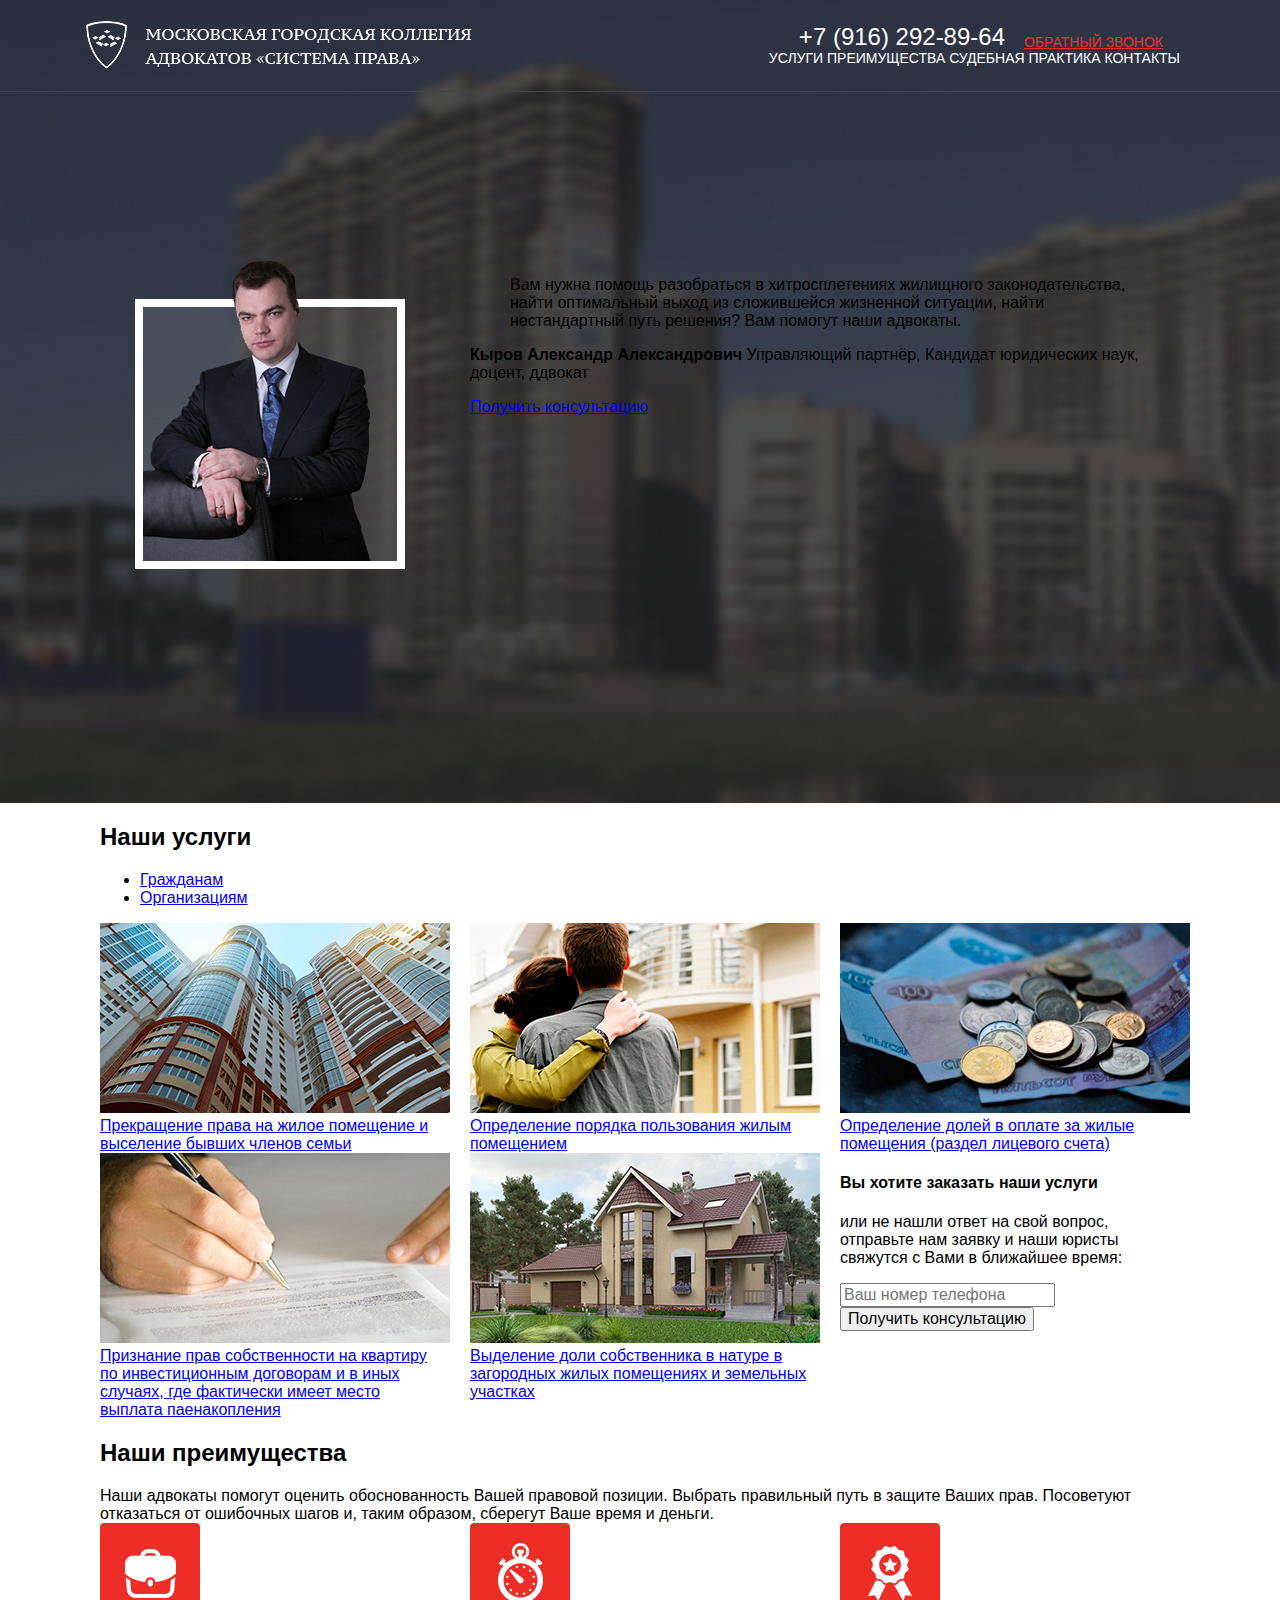
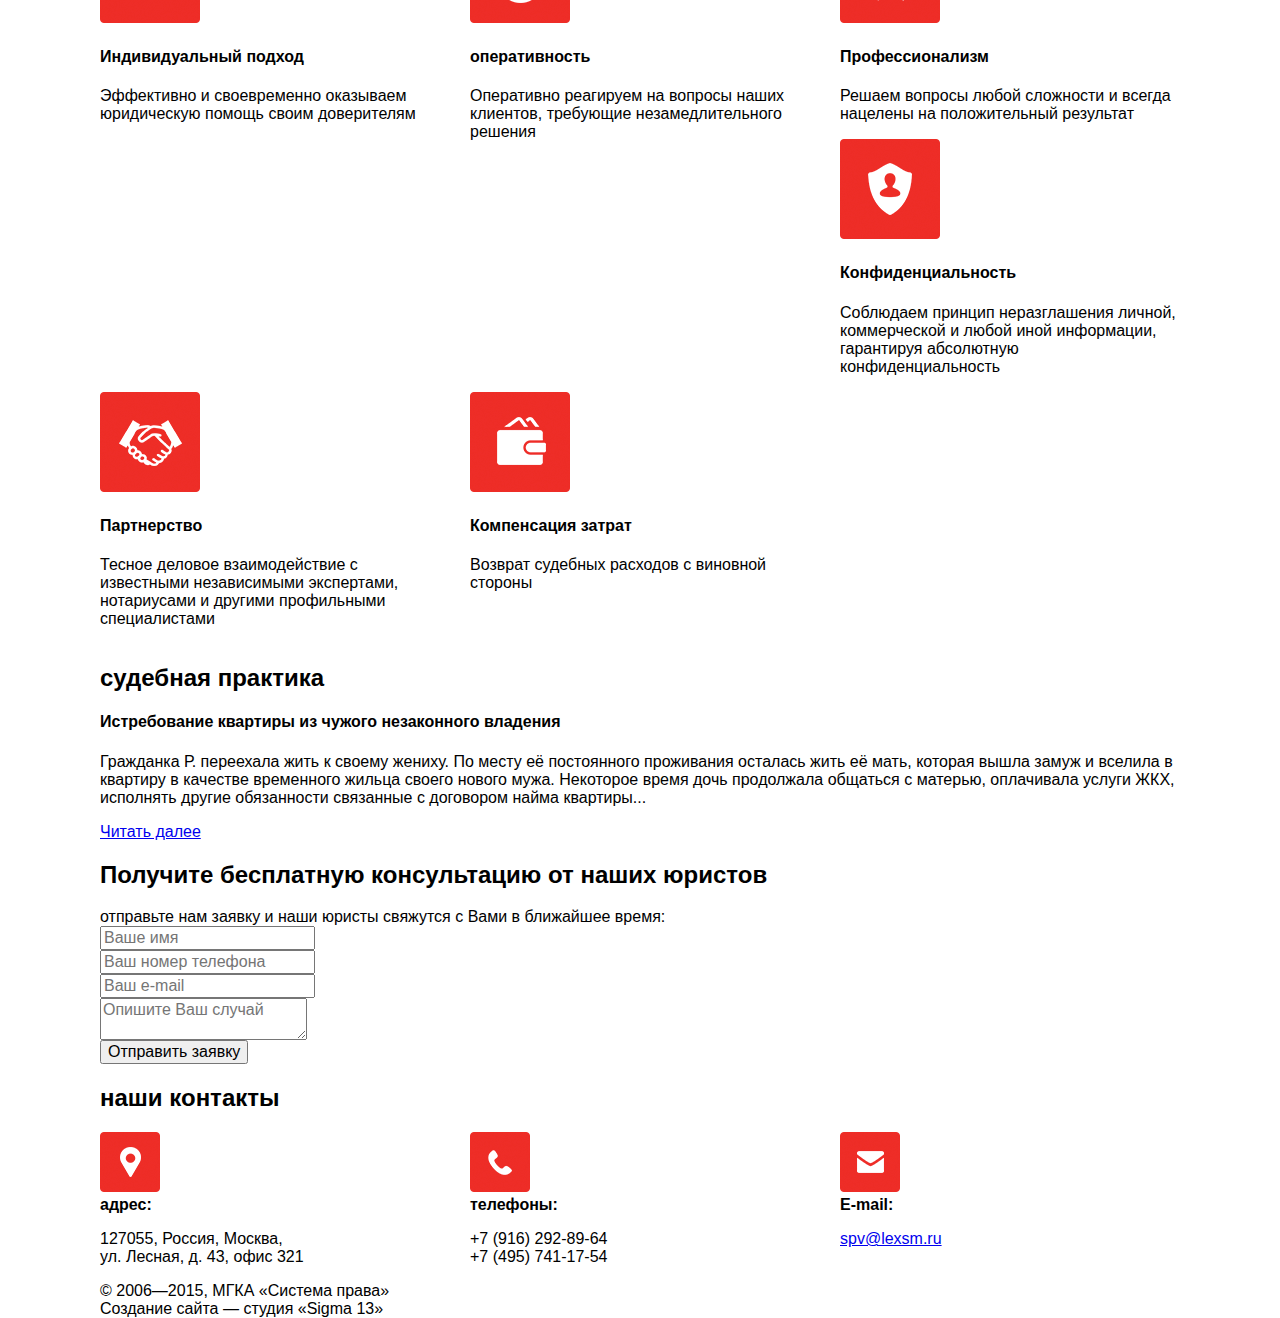
==== landing/index.html @ 131038e1 "slice" ====
<!DOCTYPE html>
<html>
<head>
  <title>Московская городская Коллегия Адвокатов "Система Права"</title>
  <meta charset="utf-8"/>
  <meta name="HandheldFriendly" content="false"/>
  <meta name="viewport" content="user-scalable=yes, width=device-width"/>
  <meta http-equiv="X-UA-Compatible" content="IE=edge"/>
  <script type="text/javascript" src="theme/js/lib/html5.js"></script>
  <script type="text/javascript" src="theme/js/jquery.min.js"></script>
  <script type="text/javascript" src="theme/js/js.js"></script>
  <link href="theme/css/styles.css" rel="stylesheet" type="text/css">
</head>


<body>
<header class="header-wrapper">
  <div class="header container">
    <a href="#" class="logo"><img src="theme/images/logo.png" alt=""/></a>

    <div class="right-part">
      <div class="top">
        <a href="#" class="tel">+7 (916) 292-89-64</a>
        <a href="#" class="recall">Обратный звонок</a>
      </div>
      <nav class="nav">
        <ul>
          <li><a href="#">Услуги </a></li>
          <li><a href="#"> Преимущества </a></li>
          <li><a href="#"> Судебная практика </a></li>
          <li><a href="#"> Контакты</a></li>
        </ul>
      </nav>
    </div>
  </div>
</header>

<div class="content-wrapper">

<section class="section-top">
  <div class="container">
    <div class="row">
      <div class="img col-sm-4">
        <img src="theme/images/tmp/img-1.png" alt=""/>
      </div>
      <div class="col-sm-8">
        <blockquote>
          Вам нужна помощь разобраться в хитросплетениях жилищного законодательства, найти оптимальный выход из
          сложившейся жизненной ситуации, найти нестандартный путь решения?
          Вам помогут наши адвокаты.
        </blockquote>

        <p>
          <strong> Кыров Александр Александрович</strong>
          Управляющий партнёр, Кандидат юридических наук, доцент, ддвокат
        </p>

        <div class="btn-wrap style-a">
          <a href="#" class="btn">Получить консультацию</a>
        </div>
      </div>
    </div>

    <a href="#" class="btn-next"></a>
  </div>
</section>

<section class="section-services">
  <div class="container">
    <div class="title">
      <h2>Наши услуги</h2>

      <ul class="tab-nav">
        <li><a href="#">Гражданам </a></li>
        <li><a href="#"> Организациям</a></li>
      </ul>
    </div>

    <div class="tab-content">
      <div class="items">
        <div class="row">
          <a href="#" class="item col-sm-4">
            <div class="img"><img src="theme/images/tmp/item-1.jpg" alt=""/></div>
            <div class="desc">
              Прекращение права на жилое
              помещение и выселение бывших
              членов семьи
            </div>
          </a>

          <a href="#" class="item col-sm-4">
            <div class="img"><img src="theme/images/tmp/item-2.jpg" alt=""/></div>
            <div class="desc">
              Определение порядка пользования жилым помещением
            </div>
          </a>

          <a href="#" class="item col-sm-4">
            <div class="img"><img src="theme/images/tmp/item-3.jpg" alt=""/></div>
            <div class="desc">
              Определение долей в оплате
              за жилые помещения (раздел
              лицевого счета)
            </div>
          </a>

          <a href="#" class="item col-sm-4">
            <div class="img"><img src="theme/images/tmp/item-4.jpg" alt=""/></div>
            <div class="desc">
              Признание прав собственности на квартиру по инвестиционным договорам
              и в иных случаях, где фактически имеет место выплата паенакопления
            </div>
          </a>

          <a href="#" class="item col-sm-4">
            <div class="img"><img src="theme/images/tmp/item-5.jpg" alt=""/></div>
            <div class="desc">
              Выделение доли собственника в натуре
              в загородных жилых помещениях
              и земельных участках
            </div>
          </a>

          <div class="col-sm-4">
            <h4>Вы хотите заказать
              наши услуги</h4>

            <p> или не нашли ответ на свой вопрос, отправьте нам заявку и наши юристы свяжутся с Вами
              в ближайшее время:</p>

            <div class="form-type-text">
              <input type="text" class="form-text" placeholder="Ваш номер телефона"/>
            </div>
            <div class="btn-wrap style-a">
              <input type="submit" class="btn" value="Получить консультацию"/>
            </div>
          </div>
        </div>
      </div>
    </div>
  </div>
</section>

<section class="section-advantages">

  <div class="container">
    <h2>Наши преимущества</h2>

    <div class="desc">Наши адвокаты помогут оценить обоснованность Вашей правовой позиции. Выбрать правильный путь в
      защите Ваших прав. Посоветуют отказаться от ошибочных шагов и, таким образом, сберегут Ваше время и деньги.
    </div>

    <div class="items row">
      <div class="item col-sm-4">
        <div class="img"><img src="theme/images/tmp/ico-item-1.png" alt=""/></div>
        <div class="text">
          <h4>Индивидуальный подход</h4>

          <p>Эффективно и своевременно
            оказываем юридическую помощь
            своим доверителям</p>
        </div>
      </div>

      <div class="item col-sm-4">
        <div class="img"><img src="theme/images/tmp/ico-item-2.png" alt=""/></div>
        <div class="text">
          <h4>оперативность</h4>

          <p>Оперативно реагируем на вопросы наших клиентов, требующие незамедлительного решения
          </p>
        </div>
      </div>

      <div class="item col-sm-4">
        <div class="img"><img src="theme/images/tmp/ico-item-3.png" alt=""/></div>
        <div class="text">
          <h4>Профессионализм</h4>

          <p>Решаем вопросы любой сложности и всегда
            нацелены на положительный результат</p>
        </div>
      </div>

      <div class="item col-sm-4">
        <div class="img"><img src="theme/images/tmp/ico-item-4.png" alt=""/></div>
        <div class="text">
          <h4>Конфиденциальность</h4>

          <p>Соблюдаем принцип неразглашения
            личной, коммерческой и любой иной информации, гарантируя абсолютную конфиденциальность
          </p>
        </div>
      </div>

      <div class="item col-sm-4">
        <div class="img"><img src="theme/images/tmp/ico-item-5.png" alt=""/></div>
        <div class="text">
          <h4>Партнерство</h4>

          <p>Тесное деловое взаимодействие с
            известными независимыми экспертами, нотариусами и другими профильными специалистами</p>
        </div>
      </div>

      <div class="item col-sm-4">
        <div class="img"><img src="theme/images/tmp/ico-item-6.png" alt=""/></div>
        <div class="text">
          <h4>Компенсация затрат</h4>

          <p>Возврат судебных расходов
            с виновной стороны</p>
        </div>
      </div>
    </div>
  </div>
</section>

<section class="section-practice">
  <div class="container">
    <h2>судебная практика</h2>

    <div class="slider-wrapper">

      <div class="item">
        <h4>Истребование квартиры из чужого незаконного владения</h4>

        <p>Гражданка Р. переехала жить к своему жениху. По месту её постоянного проживания осталась жить её мать,
          которая вышла замуж и вселила в квартиру в качестве временного жильца своего нового мужа. Некоторое время
          дочь продолжала общаться с матерью, оплачивала услуги ЖКХ, исполнять другие обязанности связанные с
          договором найма квартиры...</p>
        <a href="#">Читать далее</a>
      </div>
    </div>
  </div>
</section>

<section class="section-free-consultation">
  <div class="container">
    <h2>Получите бесплатную консультацию
      от наших юристов</h2>

    <div class="desc">отправьте нам заявку и наши юристы свяжутся с Вами в ближайшее время:</div>

    <form method="post">
      <div class="form-type-text">
        <input type="text" class="form-text" placeholder="Ваше имя"/>
      </div>

      <div class="form-type-text">
        <input type="tel" class="form-text" placeholder="Ваш номер телефона"/>
      </div>

      <div class="form-type-text">
        <input type="email" class="form-text" placeholder="Ваш e-mail"/>
      </div>

      <div class="form-type-textarea">
        <textarea placeholder="Опишите Ваш случай" class="form-textarea"></textarea>
      </div>

      <div class="btn-wrap stle-b">
        <input type="submit" class="btn" value="Отправить заявку"/>
      </div>
    </form>
  </div>
</section>

<section class="section-contaicts">
  <div class="container">
    <h2>наши контакты</h2>

    <div class="row">
      <div class="col-sm-4">
        <div class="img"><div class="img"><img src="theme/images/tmp/ico-contact-1.png" alt=""/></div></div>
        <div class="text">
          <strong>адрес:</strong>

          <p>
            127055, Россия, Москва, <br/>
            ул. Лесная, д. 43, офис 321
          </p>
        </div>
      </div>

      <div class="col-sm-4">
        <div class="img"><div class="img"><img src="theme/images/tmp/ico-contact-2.png" alt=""/></div></div>
        <div class="text">
          <strong>телефоны:</strong>

          <p>
            +7 (916) 292-89-64 <br/>
            +7 (495) 741-17-54
          </p>
        </div>
      </div>

      <div class="col-sm-4">
        <div class="img"><div class="img"><img src="theme/images/tmp/ico-contact-3.png" alt=""/></div></div>
        <div class="text">
          <strong>E-mail:</strong>

          <p>
            <a href="mailto:spv@lexsm.ru">spv@lexsm.ru</a>
          </p>
        </div>
      </div>
    </div>
  </div>

  <div class="map">
    <script type="text/javascript" charset="utf-8" async
            src="https://api-maps.yandex.ru/services/constructor/1.0/js/?um=constructor%3A1fdffbbf3d54a59fec830309244386235be3f9282dcc747ae4c876536bd1fe9d&amp;width=100%&amp;height=400&amp;lang=ru_RU&amp;scroll=true"></script>
  </div>
</section>
</div>


<footer class="footer-wrapper">
  <div class="container">
    <div class="left-part">
      © 2006—2015, МГКА «Система права»
    </div>

    <div class="right-part">
      Создание сайта — студия «Sigma 13»
    </div>
  </div>
</footer>
</body>
</html>
---- landing/theme/css/styles.css ----
@font-face {
  font-family: 'bitterbold';
  src: url("../fonts/bitter-bold-webfont.eot");
  src: url("../fonts/bitter-bold-webfont.eot?#iefix") format("embedded-opentype"), url("../fonts/bitter-bold-webfont.woff") format("woff"), url("../fonts/bitter-bold-webfont.ttf") format("truetype"), url("../fonts/bitter-bold-webfont.svg#bitterbold") format("svg");
  font-weight: normal;
  font-style: normal;
}
/*! normalize.css v2.1.3 | MIT License | git.io/normalize */
/* ==========================================================================
   HTML5 display definitions
   ========================================================================== */
/**
 * Correct `block` display not defined in IE 8/9.
 */
article,
aside,
details,
figcaption,
figure,
footer,
header,
hgroup,
main,
nav,
section,
summary {
  display: block;
}

/**
 * Correct `inline-block` display not defined in IE 8/9.
 */
audio,
canvas,
video {
  display: inline-block;
}

/**
 * Prevent modern browsers from displaying `audio` without controls.
 * Remove excess height in iOS 5 devices.
 */
audio:not([controls]) {
  display: none;
  height: 0;
}

/**
 * Address `[hidden]` styling not present in IE 8/9.
 * Hide the `template` element in IE, Safari, and Firefox < 22.
 */
[hidden],
template {
  display: none;
}

/* ==========================================================================
   Base
   ========================================================================== */
/**
 * 1. Set default font family to sans-serif.
 * 2. Prevent iOS text size adjust after orientation change, without disabling
 *    user zoom.
 */
html {
  font-family: sans-serif;
  /* 1 */
  -ms-text-size-adjust: 100%;
  /* 2 */
  -webkit-text-size-adjust: 100%;
  /* 2 */
}

/**
 * Remove default margin.
 */
body {
  margin: 0;
}

/* ==========================================================================
   Links
   ========================================================================== */
/**
 * Remove the gray background color from active links in IE 10.
 */
a {
  background: transparent;
}

/**
 * Address `outline` inconsistency between Chrome and other browsers.
 */
a:focus {
  outline: thin dotted;
}

/**
 * Improve readability when focused and also mouse hovered in all browsers.
 */
a:active,
a:hover {
  outline: 0;
}

/* ==========================================================================
   Typography
   ========================================================================== */
/**
 * Address variable `h1` font-size and margin within `section` and `article`
 * contexts in Firefox 4+, Safari 5, and Chrome.
 */
h1 {
  font-size: 2em;
  margin: 0.67em 0;
}

/**
 * Address styling not present in IE 8/9, Safari 5, and Chrome.
 */
abbr[title] {
  border-bottom: 1px dotted;
}

/**
 * Address style set to `bolder` in Firefox 4+, Safari 5, and Chrome.
 */
b,
strong {
  font-weight: bold;
}

/**
 * Address styling not present in Safari 5 and Chrome.
 */
dfn {
  font-style: italic;
}

/**
 * Address differences between Firefox and other browsers.
 */
hr {
  -moz-box-sizing: content-box;
  box-sizing: content-box;
  height: 0;
}

/**
 * Address styling not present in IE 8/9.
 */
mark {
  background: #ff0;
  color: #000;
}

/**
 * Correct font family set oddly in Safari 5 and Chrome.
 */
code,
kbd,
pre,
samp {
  font-family: monospace, serif;
  font-size: 1em;
}

/**
 * Improve readability of pre-formatted text in all browsers.
 */
pre {
  white-space: pre-wrap;
}

/**
 * Set consistent quote types.
 */
q {
  quotes: "\201C" "\201D" "\2018" "\2019";
}

/**
 * Address inconsistent and variable font size in all browsers.
 */
small {
  font-size: 80%;
}

/**
 * Prevent `sub` and `sup` affecting `line-height` in all browsers.
 */
sub,
sup {
  font-size: 75%;
  line-height: 0;
  position: relative;
  vertical-align: baseline;
}

sup {
  top: -0.5em;
}

sub {
  bottom: -0.25em;
}

/* ==========================================================================
   Embedded content
   ========================================================================== */
/**
 * Remove border when inside `a` element in IE 8/9.
 */
img {
  border: 0;
}

/**
 * Correct overflow displayed oddly in IE 9.
 */
svg:not(:root) {
  overflow: hidden;
}

/* ==========================================================================
   Figures
   ========================================================================== */
/**
 * Address margin not present in IE 8/9 and Safari 5.
 */
figure {
  margin: 0;
}

/* ==========================================================================
   Forms
   ========================================================================== */
/**
 * Define consistent border, margin, and padding.
 */
fieldset {
  border: 1px solid #c0c0c0;
  margin: 0 2px;
  padding: 0.35em 0.625em 0.75em;
}

/**
 * 1. Correct `color` not being inherited in IE 8/9.
 * 2. Remove padding so people aren't caught out if they zero out fieldsets.
 */
legend {
  border: 0;
  /* 1 */
  padding: 0;
  /* 2 */
}

/**
 * 1. Correct font family not being inherited in all browsers.
 * 2. Correct font size not being inherited in all browsers.
 * 3. Address margins set differently in Firefox 4+, Safari 5, and Chrome.
 */
button,
input,
select,
textarea {
  font-family: inherit;
  /* 1 */
  font-size: 100%;
  /* 2 */
  margin: 0;
  /* 3 */
}

/**
 * Address Firefox 4+ setting `line-height` on `input` using `!important` in
 * the UA stylesheet.
 */
button,
input {
  line-height: normal;
}

/**
 * Address inconsistent `text-transform` inheritance for `button` and `select`.
 * All other form control elements do not inherit `text-transform` values.
 * Correct `button` style inheritance in Chrome, Safari 5+, and IE 8+.
 * Correct `select` style inheritance in Firefox 4+ and Opera.
 */
button,
select {
  text-transform: none;
}

/**
 * 1. Avoid the WebKit bug in Android 4.0.* where (2) destroys native `audio`
 *    and `video` controls.
 * 2. Correct inability to style clickable `input` types in iOS.
 * 3. Improve usability and consistency of cursor style between image-type
 *    `input` and others.
 */
button,
html input[type="button"],
input[type="reset"],
input[type="submit"] {
  -webkit-appearance: button;
  /* 2 */
  cursor: pointer;
  /* 3 */
}

/**
 * Re-set default cursor for disabled elements.
 */
button[disabled],
html input[disabled] {
  cursor: default;
}

/**
 * 1. Address box sizing set to `content-box` in IE 8/9/10.
 * 2. Remove excess padding in IE 8/9/10.
 */
input[type="checkbox"],
input[type="radio"] {
  box-sizing: border-box;
  /* 1 */
  padding: 0;
  /* 2 */
}

/**
 * 1. Address `appearance` set to `searchfield` in Safari 5 and Chrome.
 * 2. Address `box-sizing` set to `border-box` in Safari 5 and Chrome
 *    (include `-moz` to future-proof).
 */
input[type="search"] {
  -webkit-appearance: textfield;
  /* 1 */
  -moz-box-sizing: content-box;
  -webkit-box-sizing: content-box;
  /* 2 */
  box-sizing: content-box;
}

/**
 * Remove inner padding and search cancel button in Safari 5 and Chrome
 * on OS X.
 */
input[type="search"]::-webkit-search-cancel-button,
input[type="search"]::-webkit-search-decoration {
  -webkit-appearance: none;
}

/**
 * Remove inner padding and border in Firefox 4+.
 */
button::-moz-focus-inner,
input::-moz-focus-inner {
  border: 0;
  padding: 0;
}

/**
 * 1. Remove default vertical scrollbar in IE 8/9.
 * 2. Improve readability and alignment in all browsers.
 */
textarea {
  overflow: auto;
  /* 1 */
  vertical-align: top;
  /* 2 */
}

/* ==========================================================================
   Tables
   ========================================================================== */
/**
 * Remove most spacing between table cells.
 */
table {
  border-collapse: collapse;
  border-spacing: 0;
}

html {
  height: 100%;
}

body {
  min-height: 100%;
  height: 100%;
  font-size: 16px;
}

.clearfix {
  *zoom: 1;
}
.clearfix:before, .clearfix:after {
  display: table;
  content: "";
  line-height: 0;
}
.clearfix:after {
  clear: both;
}

.pull-left {
  float: left;
}

.pull-right {
  float: right;
}

* {
  -moz-box-sizing: border-box;
  -webkit-box-sizing: border-box;
  box-sizing: border-box;
}

.section-top {
  background-image: url('../images/bg/top-bg.jpg');
  -moz-background-size: cover;
  -o-background-size: cover;
  -webkit-background-size: cover;
  background-size: cover;
  padding: 260px 0 230px;
}
.section-top .img {
  text-align: center;
}

.header-wrapper {
  position: absolute;
  top: 0;
  left: 0;
  right: 0;
  padding: 25px 0;
  color: #fff;
  border-bottom: 1px solid #3d4450;
  font-size: 14px;
  text-transform: uppercase;
}
.header-wrapper .logo {
  position: absolute;
  top: 50%;
  left: 0;
  -moz-transform: translateY(-50%);
  -ms-transform: translateY(-50%);
  -webkit-transform: translateY(-50%);
  transform: translateY(-50%);
}
.header-wrapper .right-part {
  float: right;
}
.header-wrapper a {
  color: #fff;
  text-decoration: none;
  -moz-transition: color 0.3s;
  -o-transition: color 0.3s;
  -webkit-transition: color 0.3s;
  transition: color 0.3s;
  line-height: 1;
}
.header-wrapper a:hover {
  color: #eb3030;
}
.header-wrapper .tel {
  font-size: 24px;
  display: inline-block;
  margin-right: 15px;
  vertical-align: bottom;
  position: relative;
  padding-left: 30px;
}
.header-wrapper .recall {
  color: #eb3030;
  text-decoration: underline;
  display: inline-block;
  vertical-align: bottom;
}
.header-wrapper .recall:hover {
  color: #fff;
}
.header-wrapper nav ul {
  margin: 0;
  padding: 0;
}
.header-wrapper nav ul li {
  display: inline-block;
  vertical-align: middle;
}

.container {
  margin-right: auto;
  margin-left: auto;
  padding-left: 15px;
  padding-right: 15px;
  width: 90%;
  position: relative;
}
.container:after {
  content: " ";
  display: block;
  height: 0;
  clear: both;
  overflow: hidden;
  visibility: hidden;
}

@media (min-width: 768px) {
  .container {
    width: 710px;
  }
}
@media (min-width: 992px) {
  .container {
    width: 981px;
  }
}
@media (min-width: 1140px) {
  .container {
    width: 1110px;
  }
}
.container-fluid {
  margin-right: auto;
  margin-left: auto;
  padding-left: 0;
  padding-right: 0;
}

.row {
  margin-left: -15px;
  margin-right: -15px;
}

.col-xs-1, .col-sm-1, .col-md-1, .col-lg-1, .col-xs-2, .col-sm-2, .col-md-2, .col-lg-2, .col-xs-3, .col-sm-3, .col-md-3, .col-lg-3, .col-xs-4, .col-sm-4, .col-md-4, .col-lg-4, .col-xs-5, .col-sm-5, .col-md-5, .col-lg-5, .col-xs-6, .col-sm-6, .col-md-6, .col-lg-6, .col-xs-7, .col-sm-7, .col-md-7, .col-lg-7, .col-xs-8, .col-sm-8, .col-md-8, .col-lg-8, .col-xs-9, .col-sm-9, .col-md-9, .col-lg-9, .col-xs-10, .col-sm-10, .col-md-10, .col-lg-10, .col-xs-11, .col-sm-11, .col-md-11, .col-lg-11, .col-xs-12, .col-sm-12, .col-md-12, .col-lg-12 {
  position: relative;
  min-height: 1px;
  padding-left: 15px;
  padding-right: 15px;
}

.col-xs-1, .col-xs-2, .col-xs-3, .col-xs-4, .col-xs-5, .col-xs-6, .col-xs-7, .col-xs-8, .col-xs-9, .col-xs-10, .col-xs-11, .col-xs-12 {
  float: left;
}

.col-xs-12 {
  width: 100%;
}

.col-xs-11 {
  width: 91.66666667%;
}

.col-xs-10 {
  width: 83.33333333%;
}

.col-xs-9 {
  width: 75%;
}

.col-xs-8 {
  width: 66.66666667%;
}

.col-xs-7 {
  width: 58.33333333%;
}

.col-xs-6 {
  width: 50%;
}

.col-xs-5 {
  width: 41.66666667%;
}

.col-xs-4 {
  width: 33.33333333%;
}

.col-xs-3 {
  width: 25%;
}

.col-xs-2 {
  width: 16.66666667%;
}

.col-xs-1 {
  width: 8.33333333%;
}

.col-xs-pull-12 {
  right: 100%;
}

.col-xs-pull-11 {
  right: 91.66666667%;
}

.col-xs-pull-10 {
  right: 83.33333333%;
}

.col-xs-pull-9 {
  right: 75%;
}

.col-xs-pull-8 {
  right: 66.66666667%;
}

.col-xs-pull-7 {
  right: 58.33333333%;
}

.col-xs-pull-6 {
  right: 50%;
}

.col-xs-pull-5 {
  right: 41.66666667%;
}

.col-xs-pull-4 {
  right: 33.33333333%;
}

.col-xs-pull-3 {
  right: 25%;
}

.col-xs-pull-2 {
  right: 16.66666667%;
}

.col-xs-pull-1 {
  right: 8.33333333%;
}

.col-xs-pull-0 {
  right: auto;
}

.col-xs-push-12 {
  left: 100%;
}

.col-xs-push-11 {
  left: 91.66666667%;
}

.col-xs-push-10 {
  left: 83.33333333%;
}

.col-xs-push-9 {
  left: 75%;
}

.col-xs-push-8 {
  left: 66.66666667%;
}

.col-xs-push-7 {
  left: 58.33333333%;
}

.col-xs-push-6 {
  left: 50%;
}

.col-xs-push-5 {
  left: 41.66666667%;
}

.col-xs-push-4 {
  left: 33.33333333%;
}

.col-xs-push-3 {
  left: 25%;
}

.col-xs-push-2 {
  left: 16.66666667%;
}

.col-xs-push-1 {
  left: 8.33333333%;
}

.col-xs-push-0 {
  left: auto;
}

.col-xs-offset-12 {
  margin-left: 100%;
}

.col-xs-offset-11 {
  margin-left: 91.66666667%;
}

.col-xs-offset-10 {
  margin-left: 83.33333333%;
}

.col-xs-offset-9 {
  margin-left: 75%;
}

.col-xs-offset-8 {
  margin-left: 66.66666667%;
}

.col-xs-offset-7 {
  margin-left: 58.33333333%;
}

.col-xs-offset-6 {
  margin-left: 50%;
}

.col-xs-offset-5 {
  margin-left: 41.66666667%;
}

.col-xs-offset-4 {
  margin-left: 33.33333333%;
}

.col-xs-offset-3 {
  margin-left: 25%;
}

.col-xs-offset-2 {
  margin-left: 16.66666667%;
}

.col-xs-offset-1 {
  margin-left: 8.33333333%;
}

.col-xs-offset-0 {
  margin-left: 0%;
}

@media (min-width: 768px) {
  .col-sm-1, .col-sm-2, .col-sm-3, .col-sm-4, .col-sm-5, .col-sm-6, .col-sm-7, .col-sm-8, .col-sm-9, .col-sm-10, .col-sm-11, .col-sm-12 {
    float: left;
  }

  .col-sm-12 {
    width: 100%;
  }

  .col-sm-11 {
    width: 91.66666667%;
  }

  .col-sm-10 {
    width: 83.33333333%;
  }

  .col-sm-9 {
    width: 75%;
  }

  .col-sm-8 {
    width: 66.66666667%;
  }

  .col-sm-7 {
    width: 58.33333333%;
  }

  .col-sm-6 {
    width: 50%;
  }

  .col-sm-5 {
    width: 41.66666667%;
  }

  .col-sm-4 {
    width: 33.33333333%;
  }

  .col-sm-3 {
    width: 25%;
  }

  .col-sm-2 {
    width: 16.66666667%;
  }

  .col-sm-1 {
    width: 8.33333333%;
  }

  .col-sm-pull-12 {
    right: 100%;
  }

  .col-sm-pull-11 {
    right: 91.66666667%;
  }

  .col-sm-pull-10 {
    right: 83.33333333%;
  }

  .col-sm-pull-9 {
    right: 75%;
  }

  .col-sm-pull-8 {
    right: 66.66666667%;
  }

  .col-sm-pull-7 {
    right: 58.33333333%;
  }

  .col-sm-pull-6 {
    right: 50%;
  }

  .col-sm-pull-5 {
    right: 41.66666667%;
  }

  .col-sm-pull-4 {
    right: 33.33333333%;
  }

  .col-sm-pull-3 {
    right: 25%;
  }

  .col-sm-pull-2 {
    right: 16.66666667%;
  }

  .col-sm-pull-1 {
    right: 8.33333333%;
  }

  .col-sm-pull-0 {
    right: auto;
  }

  .col-sm-push-12 {
    left: 100%;
  }

  .col-sm-push-11 {
    left: 91.66666667%;
  }

  .col-sm-push-10 {
    left: 83.33333333%;
  }

  .col-sm-push-9 {
    left: 75%;
  }

  .col-sm-push-8 {
    left: 66.66666667%;
  }

  .col-sm-push-7 {
    left: 58.33333333%;
  }

  .col-sm-push-6 {
    left: 50%;
  }

  .col-sm-push-5 {
    left: 41.66666667%;
  }

  .col-sm-push-4 {
    left: 33.33333333%;
  }

  .col-sm-push-3 {
    left: 25%;
  }

  .col-sm-push-2 {
    left: 16.66666667%;
  }

  .col-sm-push-1 {
    left: 8.33333333%;
  }

  .col-sm-push-0 {
    left: auto;
  }

  .col-sm-offset-12 {
    margin-left: 100%;
  }

  .col-sm-offset-11 {
    margin-left: 91.66666667%;
  }

  .col-sm-offset-10 {
    margin-left: 83.33333333%;
  }

  .col-sm-offset-9 {
    margin-left: 75%;
  }

  .col-sm-offset-8 {
    margin-left: 66.66666667%;
  }

  .col-sm-offset-7 {
    margin-left: 58.33333333%;
  }

  .col-sm-offset-6 {
    margin-left: 50%;
  }

  .col-sm-offset-5 {
    margin-left: 41.66666667%;
  }

  .col-sm-offset-4 {
    margin-left: 33.33333333%;
  }

  .col-sm-offset-3 {
    margin-left: 25%;
  }

  .col-sm-offset-2 {
    margin-left: 16.66666667%;
  }

  .col-sm-offset-1 {
    margin-left: 8.33333333%;
  }

  .col-sm-offset-0 {
    margin-left: 0%;
  }
}
@media (min-width: 992px) {
  .col-md-1, .col-md-2, .col-md-3, .col-md-4, .col-md-5, .col-md-6, .col-md-7, .col-md-8, .col-md-9, .col-md-10, .col-md-11, .col-md-12 {
    float: left;
  }

  .col-md-12 {
    width: 100%;
  }

  .col-md-11 {
    width: 91.66666667%;
  }

  .col-md-10 {
    width: 83.33333333%;
  }

  .col-md-9 {
    width: 75%;
  }

  .col-md-8 {
    width: 66.66666667%;
  }

  .col-md-7 {
    width: 58.33333333%;
  }

  .col-md-6 {
    width: 50%;
  }

  .col-md-5 {
    width: 41.66666667%;
  }

  .col-md-4 {
    width: 33.33333333%;
  }

  .col-md-3 {
    width: 25%;
  }

  .col-md-2 {
    width: 16.66666667%;
  }

  .col-md-1 {
    width: 8.33333333%;
  }

  .col-md-pull-12 {
    right: 100%;
  }

  .col-md-pull-11 {
    right: 91.66666667%;
  }

  .col-md-pull-10 {
    right: 83.33333333%;
  }

  .col-md-pull-9 {
    right: 75%;
  }

  .col-md-pull-8 {
    right: 66.66666667%;
  }

  .col-md-pull-7 {
    right: 58.33333333%;
  }

  .col-md-pull-6 {
    right: 50%;
  }

  .col-md-pull-5 {
    right: 41.66666667%;
  }

  .col-md-pull-4 {
    right: 33.33333333%;
  }

  .col-md-pull-3 {
    right: 25%;
  }

  .col-md-pull-2 {
    right: 16.66666667%;
  }

  .col-md-pull-1 {
    right: 8.33333333%;
  }

  .col-md-pull-0 {
    right: auto;
  }

  .col-md-push-12 {
    left: 100%;
  }

  .col-md-push-11 {
    left: 91.66666667%;
  }

  .col-md-push-10 {
    left: 83.33333333%;
  }

  .col-md-push-9 {
    left: 75%;
  }

  .col-md-push-8 {
    left: 66.66666667%;
  }

  .col-md-push-7 {
    left: 58.33333333%;
  }

  .col-md-push-6 {
    left: 50%;
  }

  .col-md-push-5 {
    left: 41.66666667%;
  }

  .col-md-push-4 {
    left: 33.33333333%;
  }

  .col-md-push-3 {
    left: 25%;
  }

  .col-md-push-2 {
    left: 16.66666667%;
  }

  .col-md-push-1 {
    left: 8.33333333%;
  }

  .col-md-push-0 {
    left: auto;
  }

  .col-md-offset-12 {
    margin-left: 100%;
  }

  .col-md-offset-11 {
    margin-left: 91.66666667%;
  }

  .col-md-offset-10 {
    margin-left: 83.33333333%;
  }

  .col-md-offset-9 {
    margin-left: 75%;
  }

  .col-md-offset-8 {
    margin-left: 66.66666667%;
  }

  .col-md-offset-7 {
    margin-left: 58.33333333%;
  }

  .col-md-offset-6 {
    margin-left: 50%;
  }

  .col-md-offset-5 {
    margin-left: 41.66666667%;
  }

  .col-md-offset-4 {
    margin-left: 33.33333333%;
  }

  .col-md-offset-3 {
    margin-left: 25%;
  }

  .col-md-offset-2 {
    margin-left: 16.66666667%;
  }

  .col-md-offset-1 {
    margin-left: 8.33333333%;
  }

  .col-md-offset-0 {
    margin-left: 0%;
  }
}
@media (min-width: 1140px) {
  .col-lg-1, .col-lg-2, .col-lg-3, .col-lg-4, .col-lg-5, .col-lg-6, .col-lg-7, .col-lg-8, .col-lg-9, .col-lg-10, .col-lg-11, .col-lg-12 {
    float: left;
  }

  .col-lg-12 {
    width: 100%;
  }

  .col-lg-11 {
    width: 91.66666667%;
  }

  .col-lg-10 {
    width: 83.33333333%;
  }

  .col-lg-9 {
    width: 75%;
  }

  .col-lg-8 {
    width: 66.66666667%;
  }

  .col-lg-7 {
    width: 58.33333333%;
  }

  .col-lg-6 {
    width: 50%;
  }

  .col-lg-5 {
    width: 41.66666667%;
  }

  .col-lg-4 {
    width: 33.33333333%;
  }

  .col-lg-3 {
    width: 25%;
  }

  .col-lg-2 {
    width: 16.66666667%;
  }

  .col-lg-1 {
    width: 8.33333333%;
  }

  .col-lg-pull-12 {
    right: 100%;
  }

  .col-lg-pull-11 {
    right: 91.66666667%;
  }

  .col-lg-pull-10 {
    right: 83.33333333%;
  }

  .col-lg-pull-9 {
    right: 75%;
  }

  .col-lg-pull-8 {
    right: 66.66666667%;
  }

  .col-lg-pull-7 {
    right: 58.33333333%;
  }

  .col-lg-pull-6 {
    right: 50%;
  }

  .col-lg-pull-5 {
    right: 41.66666667%;
  }

  .col-lg-pull-4 {
    right: 33.33333333%;
  }

  .col-lg-pull-3 {
    right: 25%;
  }

  .col-lg-pull-2 {
    right: 16.66666667%;
  }

  .col-lg-pull-1 {
    right: 8.33333333%;
  }

  .col-lg-pull-0 {
    right: auto;
  }

  .col-lg-push-12 {
    left: 100%;
  }

  .col-lg-push-11 {
    left: 91.66666667%;
  }

  .col-lg-push-10 {
    left: 83.33333333%;
  }

  .col-lg-push-9 {
    left: 75%;
  }

  .col-lg-push-8 {
    left: 66.66666667%;
  }

  .col-lg-push-7 {
    left: 58.33333333%;
  }

  .col-lg-push-6 {
    left: 50%;
  }

  .col-lg-push-5 {
    left: 41.66666667%;
  }

  .col-lg-push-4 {
    left: 33.33333333%;
  }

  .col-lg-push-3 {
    left: 25%;
  }

  .col-lg-push-2 {
    left: 16.66666667%;
  }

  .col-lg-push-1 {
    left: 8.33333333%;
  }

  .col-lg-push-0 {
    left: auto;
  }

  .col-lg-offset-12 {
    margin-left: 100%;
  }

  .col-lg-offset-11 {
    margin-left: 91.66666667%;
  }

  .col-lg-offset-10 {
    margin-left: 83.33333333%;
  }

  .col-lg-offset-9 {
    margin-left: 75%;
  }

  .col-lg-offset-8 {
    margin-left: 66.66666667%;
  }

  .col-lg-offset-7 {
    margin-left: 58.33333333%;
  }

  .col-lg-offset-6 {
    margin-left: 50%;
  }

  .col-lg-offset-5 {
    margin-left: 41.66666667%;
  }

  .col-lg-offset-4 {
    margin-left: 33.33333333%;
  }

  .col-lg-offset-3 {
    margin-left: 25%;
  }

  .col-lg-offset-2 {
    margin-left: 16.66666667%;
  }

  .col-lg-offset-1 {
    margin-left: 8.33333333%;
  }

  .col-lg-offset-0 {
    margin-left: 0%;
  }
}
.clearfix:before,
.clearfix:after,
.container:before,
.container:after,
.container-fluid:before,
.container-fluid:after,
.row:before,
.row:after {
  content: " ";
  display: table;
}

.clearfix:after,
.container:after,
.container-fluid:after,
.row:after {
  clear: both;
}
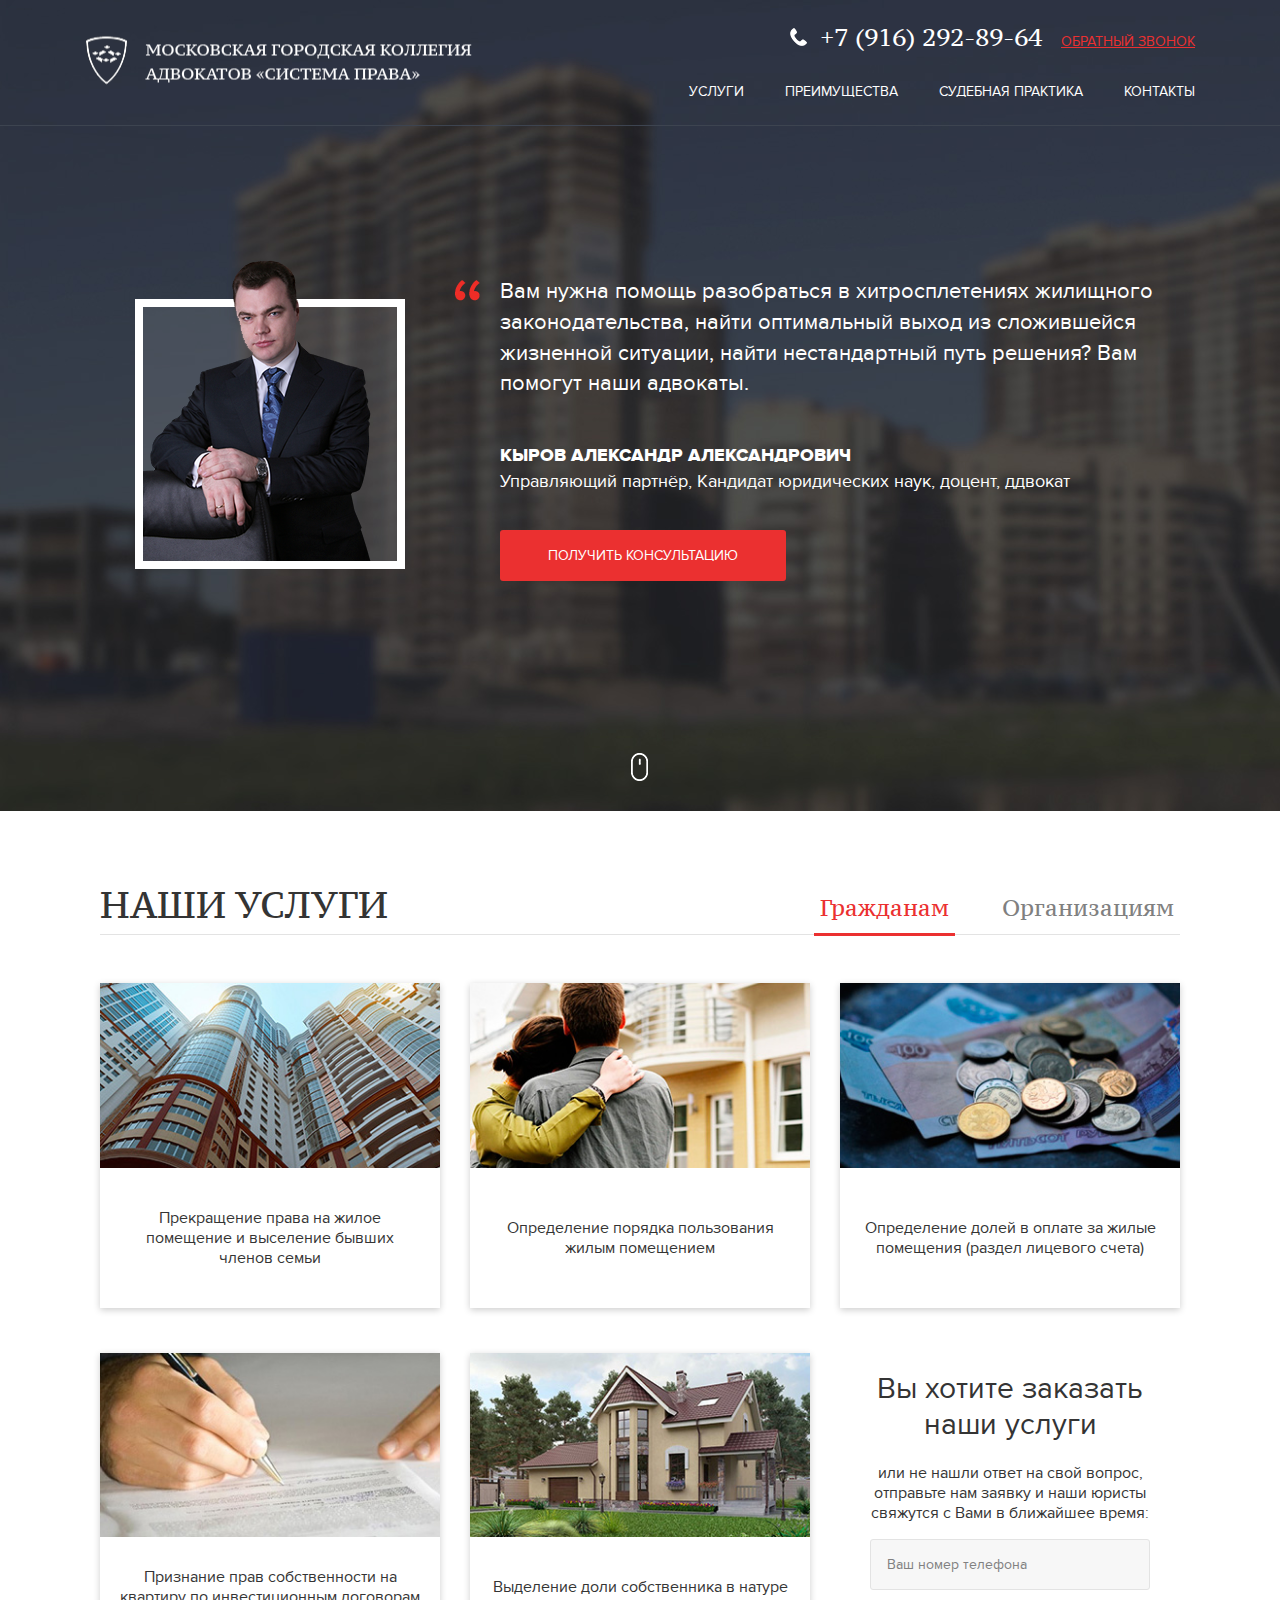
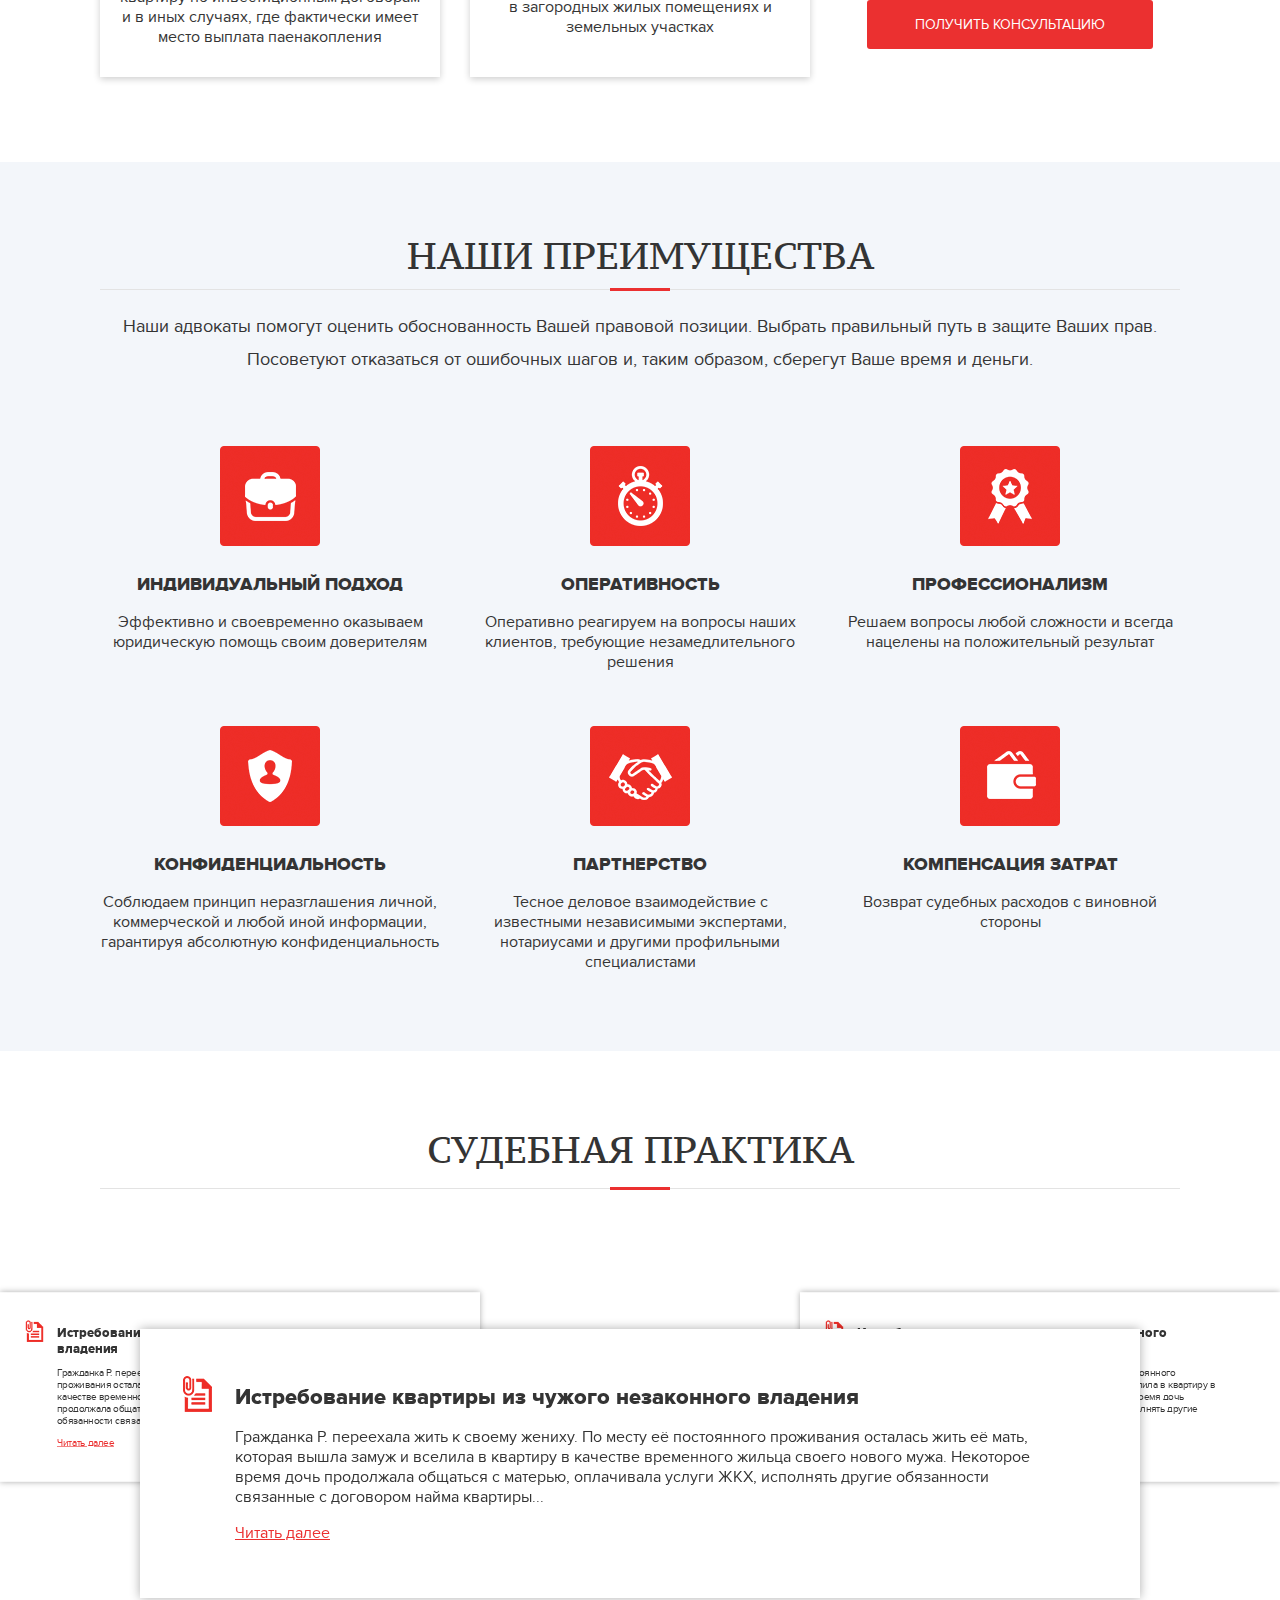
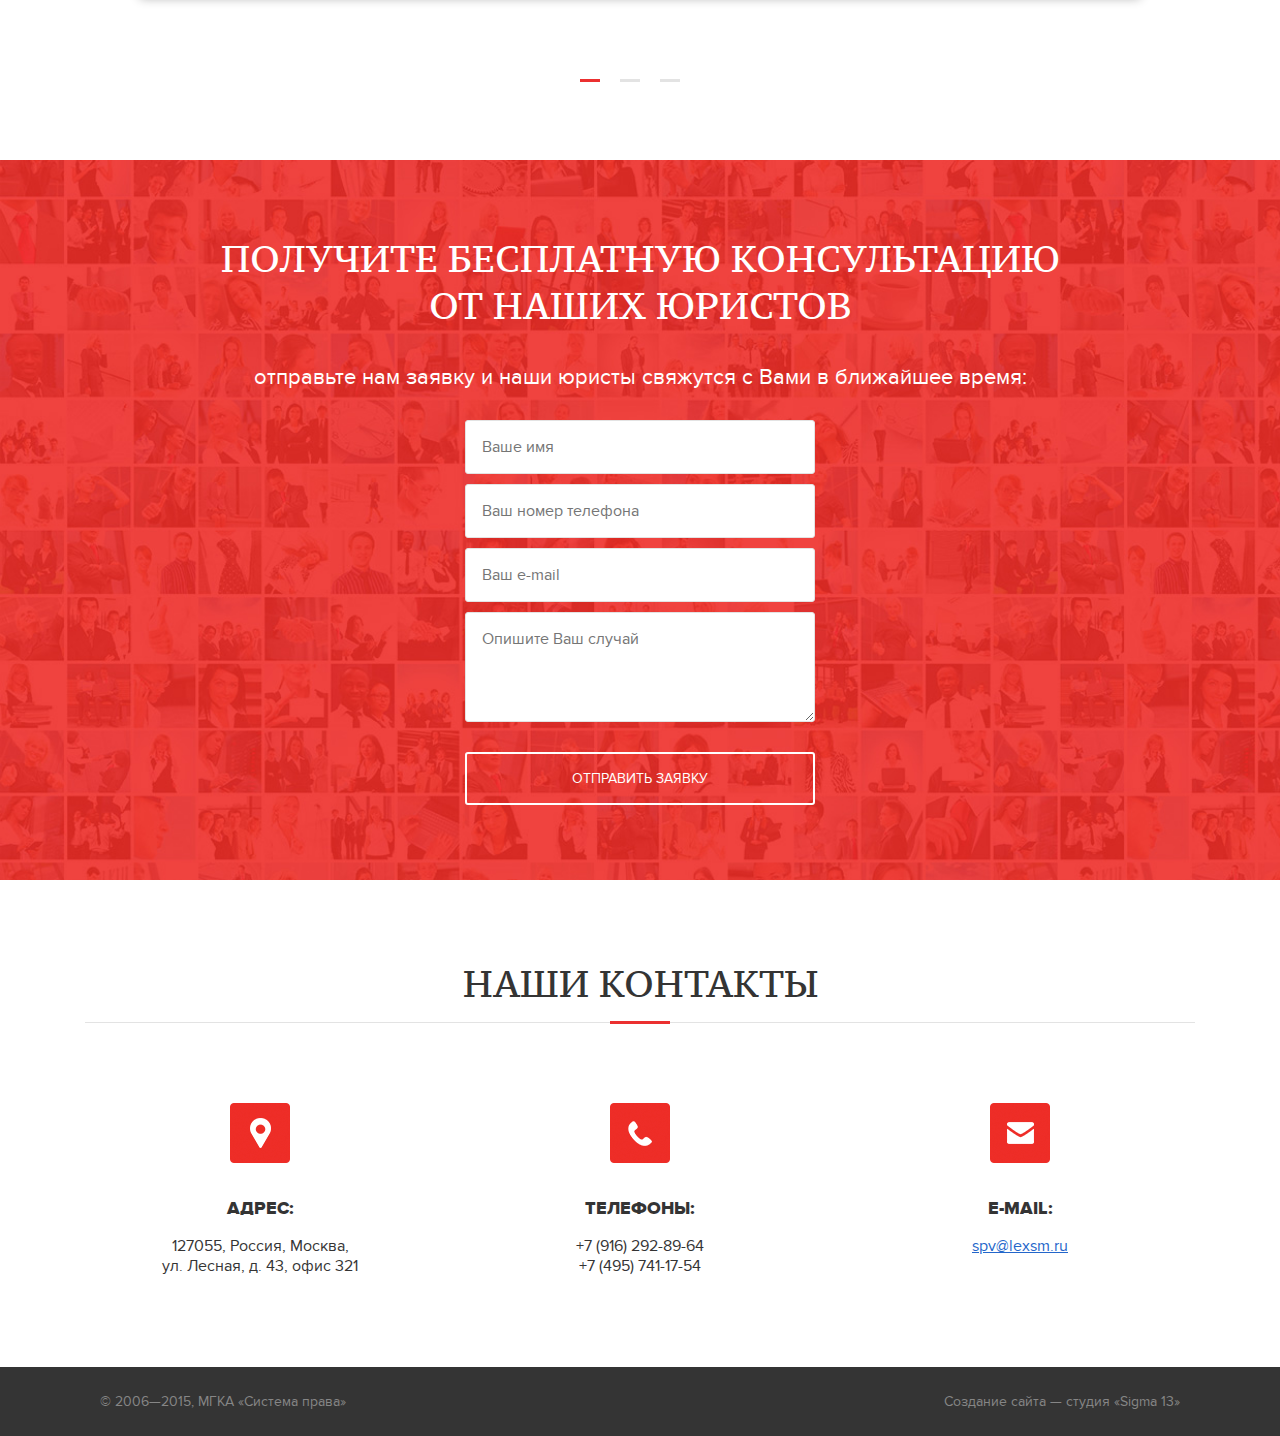
==== commit 78dd9394: "slice" ====
--- a/landing/index.html
+++ b/landing/index.html
@@ -8,324 +8,444 @@
   <meta http-equiv="X-UA-Compatible" content="IE=edge"/>
   <script type="text/javascript" src="theme/js/lib/html5.js"></script>
   <script type="text/javascript" src="theme/js/jquery.min.js"></script>
+  <script type="text/javascript" src="theme/js/lib/slick.min.js"></script>
   <script type="text/javascript" src="theme/js/js.js"></script>
   <link href="theme/css/styles.css" rel="stylesheet" type="text/css">
 </head>
 
 
 <body>
-<header class="header-wrapper">
-  <div class="header container">
-    <a href="#" class="logo"><img src="theme/images/logo.png" alt=""/></a>
-
-    <div class="right-part">
-      <div class="top">
-        <a href="#" class="tel">+7 (916) 292-89-64</a>
-        <a href="#" class="recall">Обратный звонок</a>
-      </div>
-      <nav class="nav">
-        <ul>
-          <li><a href="#">Услуги </a></li>
-          <li><a href="#"> Преимущества </a></li>
-          <li><a href="#"> Судебная практика </a></li>
-          <li><a href="#"> Контакты</a></li>
+  <div class="outer-wrapper">
+  <header class="header-wrapper">
+    <div class="header container">
+      <a href="#" class="logo"><img src="theme/images/logo.png" alt=""/></a>
+
+      <div class="right-part">
+        <div class="top">
+          <a href="#" class="tel">+7 (916) 292-89-64</a>
+          <a href="#" class="recall">Обратный звонок</a>
+        </div>
+        <nav class="nav">
+          <ul>
+            <li><a href="#services">Услуги </a></li>
+            <li><a href="#advantages"> Преимущества </a></li>
+            <li><a href="#practice"> Судебная практика </a></li>
+            <li><a href="#contacts"> Контакты</a></li>
+          </ul>
+        </nav>
+      </div>
+
+      <a href="#" class="btn-menu"><span></span></a>
+    </div>
+  </header>
+
+  <div class="content-wrapper">
+
+  <section class="section-top">
+    <div class="container">
+      <div class="row">
+        <div class="img col-md-4 col-sm-5">
+          <img src="theme/images/tmp/img-1.png" alt=""/>
+        </div>
+        <div class="text col-md-8 col-sm-7">
+          <blockquote>
+            Вам нужна помощь разобраться в хитросплетениях жилищного законодательства, найти оптимальный выход из
+            сложившейся жизненной ситуации, найти нестандартный путь решения?
+            Вам помогут наши адвокаты.
+          </blockquote>
+
+          <p>
+            <strong> Кыров Александр Александрович</strong>
+            Управляющий партнёр, Кандидат юридических наук, доцент, ддвокат
+          </p>
+
+          <div class="btn-wrap style-a">
+            <a href="#" class="btn">Получить консультацию</a>
+          </div>
+        </div>
+      </div>
+
+    </div>
+    <a href="#services" class="btn-next"></a>
+  </section>
+
+  <section id="services" class="section-services">
+    <div class="container">
+      <div class="title">
+        <h2>Наши услуги</h2>
+
+        <ul class="tab-nav">
+          <li><a href="#">Гражданам </a></li>
+          <li><a href="#"> Организациям</a></li>
         </ul>
-      </nav>
-    </div>
+      </div>
+
+      <div class="tab-content">
+        <div class="items">
+          <div class="row">
+            <div class="col col-md-4  col-sm-6">
+              <div class="item">
+                <div class="img"><img src="theme/images/tmp/item-1.jpg" alt=""/></div>
+                <div class="desc">
+                  <p>   Прекращение права на жилое
+                    помещение и выселение бывших
+                    членов семьи</p>
+                </div>
+              </div >
+            </div>
+            <div class="col col-md-4  col-sm-6">
+              <div class="item">
+                <div class="img"><img src="theme/images/tmp/item-2.jpg" alt=""/></div>
+                <div class="desc">
+                  <p> Определение порядка пользования жилым помещением</p>
+                </div>
+              </div>
+            </div>
+            <div class="col col-md-4  col-sm-6">
+              <div  class="item">
+                <div class="img"><img src="theme/images/tmp/item-3.jpg" alt=""/></div>
+                <div class="desc">
+                  <p>Определение долей в оплате
+                    за жилые помещения (раздел
+                    лицевого счета)</p>
+                </div>
+              </div >
+            </div>
+            <div class="col col-md-4  col-sm-6">
+
+              <div class="item">
+                <div class="img"><img src="theme/images/tmp/item-4.jpg" alt=""/></div>
+                <div class="desc">
+                  <p>
+                    Признание прав собственности на квартиру по инвестиционным договорам
+                    и в иных случаях, где фактически имеет место выплата паенакопления
+                  </p>
+                </div>
+              </div >
+            </div>
+            <div class="col col-md-4  col-sm-6">
+              <div class="item">
+                <div class="img"><img src="theme/images/tmp/item-5.jpg" alt=""/></div>
+                <div class="desc">
+                  <p>
+                    Выделение доли собственника в натуре
+                    в загородных жилых помещениях
+                    и земельных участках
+                  </p>
+                </div>
+              </div>
+            </div>
+            <div class="col col-md-4  col-sm-6">
+              <h4>Вы хотите заказать
+                наши услуги</h4>
+
+              <p> или не нашли ответ на свой вопрос, отправьте нам заявку и наши юристы свяжутся с Вами
+                в ближайшее время:</p>
+
+              <div class="form-type-text">
+                <input type="text" class="form-text" placeholder="Ваш номер телефона"/>
+              </div>
+              <div class="btn-wrap style-a">
+                <input type="submit" class="btn" value="Получить консультацию"/>
+
+              </div>
+            </div>
+          </div>
+        </div>
+
+        <div class="items">
+          <div class="row">
+
+            <div class="col col-md-4  col-sm-6">
+              <div class="item">
+                <div class="img"><img src="theme/images/tmp/item-2.jpg" alt=""/></div>
+                <div class="desc">
+                  <p> Определение порядка пользования жилым помещением</p>
+                </div>
+              </div>
+            </div>
+            <div class="col col-md-4  col-sm-6">
+              <div  class="item">
+                <div class="img"><img src="theme/images/tmp/item-3.jpg" alt=""/></div>
+                <div class="desc">
+                  <p>Определение долей в оплате
+                    за жилые помещения (раздел
+                    лицевого счета)</p>
+                </div>
+              </div >
+            </div>
+            <div class="col col-md-4  col-sm-6">
+              <div class="item">
+                <div class="img"><img src="theme/images/tmp/item-1.jpg" alt=""/></div>
+                <div class="desc">
+                  <p>   Прекращение права на жилое
+                    помещение и выселение бывших
+                    членов семьи</p>
+                </div>
+              </div >
+            </div>
+            <div class="col col-md-4  col-sm-6">
+              <div class="item">
+                <div class="img"><img src="theme/images/tmp/item-5.jpg" alt=""/></div>
+                <div class="desc">
+                  <p>
+                    Выделение доли собственника в натуре
+                    в загородных жилых помещениях
+                    и земельных участках
+                  </p>
+                </div>
+              </div>
+            </div>
+            <div class="col col-md-4  col-sm-6">
+
+              <div class="item">
+                <div class="img"><img src="theme/images/tmp/item-4.jpg" alt=""/></div>
+                <div class="desc">
+                  <p>
+                    Признание прав собственности на квартиру по инвестиционным договорам
+                    и в иных случаях, где фактически имеет место выплата паенакопления
+                  </p>
+                </div>
+              </div >
+            </div>
+
+            <div class="col col-md-4  col-sm-6">
+              <h4>Вы хотите заказать
+                наши услуги</h4>
+
+              <p> или не нашли ответ на свой вопрос, отправьте нам заявку и наши юристы свяжутся с Вами
+                в ближайшее время:</p>
+
+              <div class="form-type-text">
+                <input type="text" class="form-text" placeholder="Ваш номер телефона"/>
+              </div>
+              <div class="btn-wrap style-a">
+                <input type="submit" class="btn" value="Получить консультацию"/>
+
+              </div>
+            </div>
+          </div>
+        </div>
+      </div>
+    </div>
+  </section>
+
+  <section id="advantages" class="section-advantages">
+
+    <div class="container">
+      <h2>Наши преимущества</h2>
+
+      <div class="desc">Наши адвокаты помогут оценить обоснованность Вашей правовой позиции. Выбрать правильный путь в
+        защите Ваших прав. Посоветуют отказаться от ошибочных шагов и, таким образом, сберегут Ваше время и деньги.
+      </div>
+
+      <div class="items row">
+        <div class="item col-sm-4">
+          <div class="img"><img src="theme/images/tmp/ico-item-1.png" alt=""/></div>
+          <div class="text">
+            <h4>Индивидуальный подход</h4>
+
+            <p>Эффективно и своевременно
+              оказываем юридическую помощь
+              своим доверителям</p>
+          </div>
+        </div>
+
+        <div class="item col-sm-4">
+          <div class="img"><img src="theme/images/tmp/ico-item-2.png" alt=""/></div>
+          <div class="text">
+            <h4>оперативность</h4>
+
+            <p>Оперативно реагируем на вопросы наших клиентов, требующие незамедлительного решения
+            </p>
+          </div>
+        </div>
+
+        <div class="item col-sm-4">
+          <div class="img"><img src="theme/images/tmp/ico-item-3.png" alt=""/></div>
+          <div class="text">
+            <h4>Профессионализм</h4>
+
+            <p>Решаем вопросы любой сложности и всегда
+              нацелены на положительный результат</p>
+          </div>
+        </div>
+
+        <div class="item col-sm-4">
+          <div class="img"><img src="theme/images/tmp/ico-item-4.png" alt=""/></div>
+          <div class="text">
+            <h4>Конфиденциальность</h4>
+
+            <p>Соблюдаем принцип неразглашения
+              личной, коммерческой и любой иной информации, гарантируя абсолютную конфиденциальность
+            </p>
+          </div>
+        </div>
+
+        <div class="item col-sm-4">
+          <div class="img"><img src="theme/images/tmp/ico-item-5.png" alt=""/></div>
+          <div class="text">
+            <h4>Партнерство</h4>
+
+            <p>Тесное деловое взаимодействие с
+              известными независимыми экспертами, нотариусами и другими профильными специалистами</p>
+          </div>
+        </div>
+
+        <div class="item col-sm-4">
+          <div class="img"><img src="theme/images/tmp/ico-item-6.png" alt=""/></div>
+          <div class="text">
+            <h4>Компенсация затрат</h4>
+
+            <p>Возврат судебных расходов
+              с виновной стороны</p>
+          </div>
+        </div>
+      </div>
+    </div>
+  </section>
+
+  <section id="practice" class="section-practice">
+    <div class="container">
+      <h2>судебная практика</h2>
+
+      <div class="slider-wrapper">
+
+        <div class="center-slider">
+
+          <div class="item">
+            <h4>Истребование квартиры из чужого незаконного владения</h4>
+
+            <p>Гражданка Р. переехала жить к своему жениху. По месту её постоянного проживания осталась жить её мать,
+              которая вышла замуж и вселила в квартиру в качестве временного жильца своего нового мужа. Некоторое время
+              дочь продолжала общаться с матерью, оплачивала услуги ЖКХ, исполнять другие обязанности связанные с
+              договором найма квартиры...</p>
+            <a href="#">Читать далее</a>
+          </div>
+          <div class="item">
+            <h4>Истребование квартиры из чужого незаконного владения</h4>
+
+            <p>Гражданка Р. переехала жить к своему жениху. По месту её постоянного проживания осталась жить её мать,
+              которая вышла замуж и вселила в квартиру в качестве временного жильца своего нового мужа. Некоторое время
+              дочь продолжала общаться с матерью, оплачивала услуги ЖКХ, исполнять другие обязанности связанные с
+              договором найма квартиры...</p>
+            <a href="#">Читать далее</a>
+          </div>
+
+          <div class="item">
+            <h4>Истребование квартиры из чужого незаконного владения</h4>
+
+            <p>Гражданка Р. переехала жить к своему жениху. По месту её постоянного проживания осталась жить её мать,
+              которая вышла замуж и вселила в квартиру в качестве временного жильца своего нового мужа. Некоторое время
+              дочь продолжала общаться с матерью, оплачивала услуги ЖКХ, исполнять другие обязанности связанные с
+              договором найма квартиры...</p>
+            <a href="#">Читать далее</a>
+          </div>
+        </div>
+
+
+      </div>
+    </div>
+  </section>
+
+  <section class="section-free-consultation">
+    <div class="container">
+      <h2>Получите бесплатную консультацию <br/>
+        от наших юристов</h2>
+
+      <div class="desc">отправьте нам заявку и наши юристы свяжутся с Вами в ближайшее время:</div>
+
+      <form method="post">
+        <div class="form-type-text">
+          <input type="text" class="form-text" placeholder="Ваше имя"/>
+        </div>
+
+        <div class="form-type-text">
+          <input type="tel" class="form-text" placeholder="Ваш номер телефона"/>
+        </div>
+
+        <div class="form-type-text">
+          <input type="email" class="form-text" placeholder="Ваш e-mail"/>
+        </div>
+
+        <div class="form-type-textarea">
+          <textarea placeholder="Опишите Ваш случай" class="form-textarea"></textarea>
+        </div>
+
+        <div class="btn-wrap style-b">
+          <input type="submit" class="btn" value="Отправить заявку"/>
+        </div>
+      </form>
+    </div>
+  </section>
+
+  <section id="contacts" class="section-contacts">
+    <div class="container">
+      <h2>наши контакты</h2>
+
+      <div class="row">
+        <div class="col-sm-4">
+          <div class="img">
+            <div class="img"><img src="theme/images/tmp/ico-contact-1.png" alt=""/></div>
+          </div>
+          <div class="text">
+            <strong>адрес:</strong>
+
+            <p>
+              127055, Россия, Москва, <br/>
+              ул. Лесная, д. 43, офис 321
+            </p>
+          </div>
+        </div>
+
+        <div class="col-sm-4">
+          <div class="img">
+            <div class="img"><img src="theme/images/tmp/ico-contact-2.png" alt=""/></div>
+          </div>
+          <div class="text">
+            <strong>телефоны:</strong>
+
+            <p>
+              +7 (916) 292-89-64 <br/>
+              +7 (495) 741-17-54
+            </p>
+          </div>
+        </div>
+
+        <div class="col-sm-4">
+          <div class="img">
+            <div class="img"><img src="theme/images/tmp/ico-contact-3.png" alt=""/></div>
+          </div>
+          <div class="text">
+            <strong>E-mail:</strong>
+
+            <p>
+              <a href="mailto:spv@lexsm.ru">spv@lexsm.ru</a>
+            </p>
+          </div>
+        </div>
+      </div>
+    </div>
+
+    <div class="map">
+      <script type="text/javascript" charset="utf-8" async
+              src="https://api-maps.yandex.ru/services/constructor/1.0/js/?um=constructor%3A1fdffbbf3d54a59fec830309244386235be3f9282dcc747ae4c876536bd1fe9d&amp;width=100%&amp;height=400&amp;lang=ru_RU&amp;scroll=true"></script>
+    </div>
+  </section>
   </div>
-</header>
-
-<div class="content-wrapper">
-
-<section class="section-top">
-  <div class="container">
-    <div class="row">
-      <div class="img col-sm-4">
-        <img src="theme/images/tmp/img-1.png" alt=""/>
-      </div>
-      <div class="col-sm-8">
-        <blockquote>
-          Вам нужна помощь разобраться в хитросплетениях жилищного законодательства, найти оптимальный выход из
-          сложившейся жизненной ситуации, найти нестандартный путь решения?
-          Вам помогут наши адвокаты.
-        </blockquote>
-
-        <p>
-          <strong> Кыров Александр Александрович</strong>
-          Управляющий партнёр, Кандидат юридических наук, доцент, ддвокат
-        </p>
-
-        <div class="btn-wrap style-a">
-          <a href="#" class="btn">Получить консультацию</a>
-        </div>
-      </div>
-    </div>
-
-    <a href="#" class="btn-next"></a>
+
+
+  <footer class="footer-wrapper">
+    <div class="container">
+      <div class="left-part">
+        © 2006—2015, МГКА «Система права»
+      </div>
+
+      <div class="right-part">
+        Создание сайта — студия «Sigma 13»
+      </div>
+    </div>
+  </footer>
   </div>
-</section>
-
-<section class="section-services">
-  <div class="container">
-    <div class="title">
-      <h2>Наши услуги</h2>
-
-      <ul class="tab-nav">
-        <li><a href="#">Гражданам </a></li>
-        <li><a href="#"> Организациям</a></li>
-      </ul>
-    </div>
-
-    <div class="tab-content">
-      <div class="items">
-        <div class="row">
-          <a href="#" class="item col-sm-4">
-            <div class="img"><img src="theme/images/tmp/item-1.jpg" alt=""/></div>
-            <div class="desc">
-              Прекращение права на жилое
-              помещение и выселение бывших
-              членов семьи
-            </div>
-          </a>
-
-          <a href="#" class="item col-sm-4">
-            <div class="img"><img src="theme/images/tmp/item-2.jpg" alt=""/></div>
-            <div class="desc">
-              Определение порядка пользования жилым помещением
-            </div>
-          </a>
-
-          <a href="#" class="item col-sm-4">
-            <div class="img"><img src="theme/images/tmp/item-3.jpg" alt=""/></div>
-            <div class="desc">
-              Определение долей в оплате
-              за жилые помещения (раздел
-              лицевого счета)
-            </div>
-          </a>
-
-          <a href="#" class="item col-sm-4">
-            <div class="img"><img src="theme/images/tmp/item-4.jpg" alt=""/></div>
-            <div class="desc">
-              Признание прав собственности на квартиру по инвестиционным договорам
-              и в иных случаях, где фактически имеет место выплата паенакопления
-            </div>
-          </a>
-
-          <a href="#" class="item col-sm-4">
-            <div class="img"><img src="theme/images/tmp/item-5.jpg" alt=""/></div>
-            <div class="desc">
-              Выделение доли собственника в натуре
-              в загородных жилых помещениях
-              и земельных участках
-            </div>
-          </a>
-
-          <div class="col-sm-4">
-            <h4>Вы хотите заказать
-              наши услуги</h4>
-
-            <p> или не нашли ответ на свой вопрос, отправьте нам заявку и наши юристы свяжутся с Вами
-              в ближайшее время:</p>
-
-            <div class="form-type-text">
-              <input type="text" class="form-text" placeholder="Ваш номер телефона"/>
-            </div>
-            <div class="btn-wrap style-a">
-              <input type="submit" class="btn" value="Получить консультацию"/>
-            </div>
-          </div>
-        </div>
-      </div>
-    </div>
-  </div>
-</section>
-
-<section class="section-advantages">
-
-  <div class="container">
-    <h2>Наши преимущества</h2>
-
-    <div class="desc">Наши адвокаты помогут оценить обоснованность Вашей правовой позиции. Выбрать правильный путь в
-      защите Ваших прав. Посоветуют отказаться от ошибочных шагов и, таким образом, сберегут Ваше время и деньги.
-    </div>
-
-    <div class="items row">
-      <div class="item col-sm-4">
-        <div class="img"><img src="theme/images/tmp/ico-item-1.png" alt=""/></div>
-        <div class="text">
-          <h4>Индивидуальный подход</h4>
-
-          <p>Эффективно и своевременно
-            оказываем юридическую помощь
-            своим доверителям</p>
-        </div>
-      </div>
-
-      <div class="item col-sm-4">
-        <div class="img"><img src="theme/images/tmp/ico-item-2.png" alt=""/></div>
-        <div class="text">
-          <h4>оперативность</h4>
-
-          <p>Оперативно реагируем на вопросы наших клиентов, требующие незамедлительного решения
-          </p>
-        </div>
-      </div>
-
-      <div class="item col-sm-4">
-        <div class="img"><img src="theme/images/tmp/ico-item-3.png" alt=""/></div>
-        <div class="text">
-          <h4>Профессионализм</h4>
-
-          <p>Решаем вопросы любой сложности и всегда
-            нацелены на положительный результат</p>
-        </div>
-      </div>
-
-      <div class="item col-sm-4">
-        <div class="img"><img src="theme/images/tmp/ico-item-4.png" alt=""/></div>
-        <div class="text">
-          <h4>Конфиденциальность</h4>
-
-          <p>Соблюдаем принцип неразглашения
-            личной, коммерческой и любой иной информации, гарантируя абсолютную конфиденциальность
-          </p>
-        </div>
-      </div>
-
-      <div class="item col-sm-4">
-        <div class="img"><img src="theme/images/tmp/ico-item-5.png" alt=""/></div>
-        <div class="text">
-          <h4>Партнерство</h4>
-
-          <p>Тесное деловое взаимодействие с
-            известными независимыми экспертами, нотариусами и другими профильными специалистами</p>
-        </div>
-      </div>
-
-      <div class="item col-sm-4">
-        <div class="img"><img src="theme/images/tmp/ico-item-6.png" alt=""/></div>
-        <div class="text">
-          <h4>Компенсация затрат</h4>
-
-          <p>Возврат судебных расходов
-            с виновной стороны</p>
-        </div>
-      </div>
-    </div>
-  </div>
-</section>
-
-<section class="section-practice">
-  <div class="container">
-    <h2>судебная практика</h2>
-
-    <div class="slider-wrapper">
-
-      <div class="item">
-        <h4>Истребование квартиры из чужого незаконного владения</h4>
-
-        <p>Гражданка Р. переехала жить к своему жениху. По месту её постоянного проживания осталась жить её мать,
-          которая вышла замуж и вселила в квартиру в качестве временного жильца своего нового мужа. Некоторое время
-          дочь продолжала общаться с матерью, оплачивала услуги ЖКХ, исполнять другие обязанности связанные с
-          договором найма квартиры...</p>
-        <a href="#">Читать далее</a>
-      </div>
-    </div>
-  </div>
-</section>
-
-<section class="section-free-consultation">
-  <div class="container">
-    <h2>Получите бесплатную консультацию
-      от наших юристов</h2>
-
-    <div class="desc">отправьте нам заявку и наши юристы свяжутся с Вами в ближайшее время:</div>
-
-    <form method="post">
-      <div class="form-type-text">
-        <input type="text" class="form-text" placeholder="Ваше имя"/>
-      </div>
-
-      <div class="form-type-text">
-        <input type="tel" class="form-text" placeholder="Ваш номер телефона"/>
-      </div>
-
-      <div class="form-type-text">
-        <input type="email" class="form-text" placeholder="Ваш e-mail"/>
-      </div>
-
-      <div class="form-type-textarea">
-        <textarea placeholder="Опишите Ваш случай" class="form-textarea"></textarea>
-      </div>
-
-      <div class="btn-wrap stle-b">
-        <input type="submit" class="btn" value="Отправить заявку"/>
-      </div>
-    </form>
-  </div>
-</section>
-
-<section class="section-contaicts">
-  <div class="container">
-    <h2>наши контакты</h2>
-
-    <div class="row">
-      <div class="col-sm-4">
-        <div class="img"><div class="img"><img src="theme/images/tmp/ico-contact-1.png" alt=""/></div></div>
-        <div class="text">
-          <strong>адрес:</strong>
-
-          <p>
-            127055, Россия, Москва, <br/>
-            ул. Лесная, д. 43, офис 321
-          </p>
-        </div>
-      </div>
-
-      <div class="col-sm-4">
-        <div class="img"><div class="img"><img src="theme/images/tmp/ico-contact-2.png" alt=""/></div></div>
-        <div class="text">
-          <strong>телефоны:</strong>
-
-          <p>
-            +7 (916) 292-89-64 <br/>
-            +7 (495) 741-17-54
-          </p>
-        </div>
-      </div>
-
-      <div class="col-sm-4">
-        <div class="img"><div class="img"><img src="theme/images/tmp/ico-contact-3.png" alt=""/></div></div>
-        <div class="text">
-          <strong>E-mail:</strong>
-
-          <p>
-            <a href="mailto:spv@lexsm.ru">spv@lexsm.ru</a>
-          </p>
-        </div>
-      </div>
-    </div>
-  </div>
-
-  <div class="map">
-    <script type="text/javascript" charset="utf-8" async
-            src="https://api-maps.yandex.ru/services/constructor/1.0/js/?um=constructor%3A1fdffbbf3d54a59fec830309244386235be3f9282dcc747ae4c876536bd1fe9d&amp;width=100%&amp;height=400&amp;lang=ru_RU&amp;scroll=true"></script>
-  </div>
-</section>
-</div>
-
-
-<footer class="footer-wrapper">
-  <div class="container">
-    <div class="left-part">
-      © 2006—2015, МГКА «Система права»
-    </div>
-
-    <div class="right-part">
-      Создание сайта — студия «Sigma 13»
-    </div>
-  </div>
-</footer>
 </body>
 </html>--- a/landing/theme/css/styles.css
+++ b/landing/theme/css/styles.css
@@ -1,7 +1,19 @@
 @font-face {
-  font-family: 'bitterbold';
-  src: url("../fonts/bitter-bold-webfont.eot");
-  src: url("../fonts/bitter-bold-webfont.eot?#iefix") format("embedded-opentype"), url("../fonts/bitter-bold-webfont.woff") format("woff"), url("../fonts/bitter-bold-webfont.ttf") format("truetype"), url("../fonts/bitter-bold-webfont.svg#bitterbold") format("svg");
+  font-family: 'proxima-regular';
+  src: url("../fonts/proximanova-reg.woff") format("woff"), url("../fonts/proximanova-reg.woff2") format("woff2");
+  font-weight: normal;
+  font-style: normal;
+}
+@font-face {
+  font-family: 'proxima-ex';
+  src: url("../fonts/proximanova-xbold.woff") format("woff"), url("../fonts/proximanova-xbold.woff2") format("woff2");
+  font-weight: normal;
+  font-style: normal;
+}
+@font-face {
+  font-family: 'PTSerif-Caption';
+  src: url("../fonts/PTSerif-Caption.eot");
+  src: url("../fonts/PTSerif-Caption.eot?#iefix") format("embedded-opentype"), url("../fonts/PTSerif-Caption.woff") format("woff"), url("../fonts/PTSerif-Caption.ttf") format("truetype"), url("../fonts/PTSerif-Caption.svg#PTSerif-Caption") format("svg");
   font-weight: normal;
   font-style: normal;
 }
@@ -390,7 +402,14 @@
 body {
   min-height: 100%;
   height: 100%;
-  font-size: 16px;
+  font-size: 14px;
+  font-family: "proxima-regular";
+  color: #343434;
+}
+@media (min-width: 768px) {
+  body {
+    font-size: 16px;
+  }
 }
 
 .clearfix {
@@ -417,6 +436,49 @@
   -moz-box-sizing: border-box;
   -webkit-box-sizing: border-box;
   box-sizing: border-box;
+}
+
+h1, h2, h3, h4, h5, h6 {
+  font-weight: normal;
+}
+
+h2 {
+  font-size: 24px;
+  font-family: "PTSerif-Caption";
+  margin: 0;
+  text-transform: uppercase;
+}
+@media (min-width: 768px) {
+  h2 {
+    font-size: 30px;
+  }
+}
+@media (min-width: 992px) {
+  h2 {
+    font-size: 36px;
+  }
+}
+
+.outer-wrapper {
+  overflow-x: hidden;
+}
+
+a, input, button {
+  outline: none !important;
+}
+
+input:not([type=submit]):not([type=checkbox]):not([type=radio]), textarea {
+  padding: 10px;
+  border: 1px solid #e3e3e3;
+  -moz-border-radius: 3px;
+  -webkit-border-radius: 3px;
+  border-radius: 3px;
+  width: 100%;
+}
+@media (min-width: 768px) {
+  input:not([type=submit]):not([type=checkbox]):not([type=radio]), textarea {
+    padding: 16px;
+  }
 }
 
 .section-top {
@@ -425,10 +487,621 @@
   -o-background-size: cover;
   -webkit-background-size: cover;
   background-size: cover;
-  padding: 260px 0 230px;
+  padding: 120px 0 90px;
+  font-size: 16px;
+  color: #fff;
+  position: relative;
+}
+@media (min-width: 768px) {
+  .section-top {
+    padding: 200px 0 190px;
+    font-size: 18px;
+  }
+}
+@media (min-width: 992px) {
+  .section-top {
+    padding: 260px 0 230px;
+  }
+}
+.section-top blockquote {
+  font-size: 18px;
+  margin: 0 0 20px;
+}
+@media (min-width: 768px) {
+  .section-top blockquote {
+    font-size: 22px;
+    margin: 0 0 45px;
+  }
+}
+.section-top .btn-next {
+  position: absolute;
+  display: block;
+  bottom: 30px;
+  left: 50%;
+  -moz-transform: translateX(-50%);
+  -ms-transform: translateX(-50%);
+  -webkit-transform: translateX(-50%);
+  transform: translateX(-50%);
+  height: 28px;
+  width: 17px;
+  background:  url('../images/icons-s8a958b2848.png') 0 -39px no-repeat;
+  width: 18px;
+}
+.section-top strong {
+  font-family: "proxima-ex";
+  text-transform: uppercase;
+  display: block;
+}
+.section-top p {
+  margin: 0 0 35px;
+}
+.section-top .text {
+  line-height: 1.4;
+  padding: 30px 0 0 0;
+  position: relative;
+  margin-top: 15px;
+}
+@media (min-width: 768px) {
+  .section-top .text {
+    padding: 16px 0 0 45px;
+    margin-top: 0;
+  }
+}
+.section-top .text:before {
+  content: "";
+  display: block;
+  position: absolute;
+  top: 0;
+  left: 0;
+  height: 21px;
+  width: 25px;
+  background:  url('../images/icons-s8a958b2848.png') 0 -18px no-repeat;
+}
+@media (min-width: 768px) {
+  .section-top .text:before {
+    top: 20px;
+  }
 }
 .section-top .img {
   text-align: center;
+}
+.section-top .img img {
+  max-width: 100%;
+}
+
+.section-services {
+  padding: 30px 0;
+  text-align: center;
+}
+@media (min-width: 768px) {
+  .section-services {
+    padding: 70px 0 40px;
+  }
+}
+.section-services .title {
+  padding-bottom: 6px;
+  border-bottom: 1px solid #e3e3e3;
+  margin-bottom: 30px;
+}
+.section-services .title:after {
+  content: " ";
+  display: block;
+  height: 0;
+  clear: both;
+  overflow: hidden;
+  visibility: hidden;
+}
+@media (min-width: 768px) {
+  .section-services .title {
+    margin-bottom: 48px;
+  }
+}
+@media (min-width: 768px) {
+  .section-services .title h2 {
+    float: left;
+  }
+}
+.section-services .title .tab-nav {
+  margin: 12px 0 0 0;
+  padding: 0;
+  font-family: "PTSerif-Caption";
+  font-size: 17px;
+}
+@media (min-width: 768px) {
+  .section-services .title .tab-nav {
+    float: right;
+    font-size: 22px;
+  }
+}
+.section-services .title .tab-nav li {
+  display: inline-block;
+  margin-right: 5px;
+}
+@media (min-width: 768px) {
+  .section-services .title .tab-nav li {
+    margin-right: 35px;
+  }
+}
+.section-services .title .tab-nav li:last-child {
+  margin-right: 0;
+}
+.section-services .title .tab-nav li.active a {
+  color: #eb3030;
+}
+.section-services .title .tab-nav li.active a:before {
+  width: 100%;
+}
+.section-services .title .tab-nav li a {
+  color: #808080;
+  text-decoration: none;
+  padding: 0 6px;
+  position: relative;
+}
+.section-services .title .tab-nav li a:before {
+  content: "";
+  display: block;
+  position: absolute;
+  right: 0;
+  bottom: -8px;
+  left: 0;
+  width: 0;
+  border-bottom: 3px solid #eb3030;
+  -moz-transition: width 0.3s;
+  -o-transition: width 0.3s;
+  -webkit-transition: width 0.3s;
+  transition: width 0.3s;
+}
+@media (min-width: 768px) {
+  .section-services .title .tab-nav li a:before {
+    bottom: -14px;
+  }
+}
+.section-services .title .tab-nav li a:hover {
+  color: #eb3030;
+}
+.section-services .title .tab-nav li a:hover:before {
+  width: 100%;
+}
+.section-services .items {
+  display: none;
+}
+.section-services .items.active {
+  display: block;
+}
+.section-services .col:last-child {
+  padding-top: 18px;
+}
+.section-services .item {
+  color: #343434;
+  text-decoration: none;
+  -moz-box-shadow: 0 2px 7px 0px rgba(0, 0, 0, 0.2);
+  -webkit-box-shadow: 0 2px 7px 0px rgba(0, 0, 0, 0.2);
+  box-shadow: 0 2px 7px 0px rgba(0, 0, 0, 0.2);
+  margin-bottom: 20px;
+  display: inline-block;
+}
+@media (min-width: 768px) {
+  .section-services .item {
+    margin-bottom: 40px;
+  }
+}
+.section-services .item img {
+  display: block;
+  max-width: 100%;
+}
+.section-services .item .desc {
+  position: relative;
+  min-height: 120px;
+}
+@media (min-width: 768px) {
+  .section-services .item .desc {
+    min-height: 140px;
+  }
+}
+.section-services .item .desc p {
+  margin: 0;
+  position: absolute;
+  top: 50%;
+  left: 20px;
+  right: 20px;
+  -moz-transform: translateY(-50%);
+  -ms-transform: translateY(-50%);
+  -webkit-transform: translateY(-50%);
+  transform: translateY(-50%);
+}
+.section-services h4 {
+  margin: 0 0 20px;
+  font-size: 20px;
+}
+@media (min-width: 768px) {
+  .section-services h4 {
+    font-size: 30px;
+  }
+}
+.section-services .form-type-text {
+  width: 280px;
+  display: inline-block;
+  margin-bottom: 10px;
+  max-width: 100%;
+}
+.section-services .form-type-text input {
+  background: #f7f7f7;
+  font-size: 14px;
+}
+.section-services .form-type-text input.placeholder {
+  color: #808080;
+}
+.section-services .form-type-text input:-moz-placeholder {
+  color: #808080;
+}
+.section-services .form-type-text input::-webkit-input-placeholder {
+  color: #808080;
+}
+
+.section-advantages {
+  background: #f3f6fa;
+  padding: 30px 0;
+  text-align: center;
+}
+@media (min-width: 768px) {
+  .section-advantages {
+    padding: 70px 0 75px;
+  }
+}
+.section-advantages h2 {
+  padding-bottom: 10px;
+  margin: 0 0 21px;
+  border-bottom: 1px solid #e3e3e3;
+  position: relative;
+}
+.section-advantages h2:before {
+  content: "";
+  display: block;
+  position: absolute;
+  bottom: -2px;
+  left: 50%;
+  -moz-transform: translateX(-50%);
+  -ms-transform: translateX(-50%);
+  -webkit-transform: translateX(-50%);
+  transform: translateX(-50%);
+  width: 60px;
+  height: 3px;
+  background: #eb3030;
+}
+.section-advantages h4 {
+  margin: 0 0 10px;
+  text-transform: uppercase;
+  font-family: "proxima-ex";
+  font-size: 16px;
+  line-height: 1;
+}
+@media (min-width: 768px) {
+  .section-advantages h4 {
+    font-size: 18px;
+    margin: 0 0 18px;
+  }
+}
+.section-advantages .desc {
+  font-size: 16px;
+  margin-bottom: 50px;
+  line-height: 1.8;
+}
+@media (min-width: 768px) {
+  .section-advantages .desc {
+    font-size: 18px;
+    margin-bottom: 70px;
+  }
+}
+.section-advantages .item {
+  margin-bottom: 20px;
+}
+@media (min-width: 768px) {
+  .section-advantages .item {
+    min-height: 280px;
+    margin-bottom: 30px;
+  }
+}
+@media (min-width: 992px) {
+  .section-advantages .item {
+    min-height: 250px;
+  }
+  .section-advantages .item:nth-child(n+4) {
+    margin-bottom: 0;
+  }
+}
+.section-advantages .item .img {
+  margin-bottom: 25px;
+}
+.section-advantages .item p {
+  margin: 0;
+}
+
+.section-free-consultation {
+  padding: 30px 0;
+  background: url('../images/bg/free-bg.jpg');
+  -moz-background-size: cover;
+  -o-background-size: cover;
+  -webkit-background-size: cover;
+  background-size: cover;
+  color: #fff;
+  text-align: center;
+}
+@media (min-width: 768px) {
+  .section-free-consultation {
+    padding: 75px 0;
+  }
+}
+.section-free-consultation h2 {
+  margin-bottom: 35px;
+}
+.section-free-consultation .desc {
+  font-size: 18px;
+  margin-bottom: 20px;
+}
+@media (min-width: 768px) {
+  .section-free-consultation .desc {
+    font-size: 22px;
+    margin-bottom: 30px;
+  }
+}
+.section-free-consultation form {
+  width: 350px;
+  margin: 0 auto;
+  max-width: 100%;
+}
+.section-free-consultation .form-type-text {
+  margin-bottom: 10px;
+}
+.section-free-consultation .form-type-text .form-text {
+  border: none;
+}
+.section-free-consultation .form-textarea {
+  height: 110px;
+  margin-bottom: 30px;
+}
+
+.section-contacts .map > ymaps {
+  height: 300px;
+}
+@media (min-width: 768px) {
+  .section-contacts .map > ymaps {
+    height: 400px;
+  }
+}
+.section-contacts .container {
+  text-align: center;
+  padding: 35px 0;
+}
+@media (min-width: 768px) {
+  .section-contacts .container {
+    padding: 80px 0 75px;
+  }
+}
+.section-contacts h2 {
+  padding-bottom: 15px;
+  margin: 0 0 40px;
+  border-bottom: 1px solid #e3e3e3;
+  position: relative;
+}
+@media (min-width: 768px) {
+  .section-contacts h2 {
+    margin: 0 0 80px;
+  }
+}
+.section-contacts h2:before {
+  content: "";
+  display: block;
+  position: absolute;
+  bottom: -2px;
+  left: 50%;
+  -moz-transform: translateX(-50%);
+  -ms-transform: translateX(-50%);
+  -webkit-transform: translateX(-50%);
+  transform: translateX(-50%);
+  width: 60px;
+  height: 3px;
+  background: #eb3030;
+}
+.section-contacts .img {
+  margin-bottom: 30px;
+}
+.section-contacts a {
+  color: #2366ca;
+}
+.section-contacts a:hover {
+  color: #eb3030;
+}
+.section-contacts strong {
+  display: block;
+  text-transform: uppercase;
+  font-family: "proxima-ex";
+  font-size: 18px;
+  margin: 0 0 15px;
+}
+
+.section-practice {
+  padding: 30px 0;
+  text-align: center;
+}
+@media (min-width: 768px) {
+  .section-practice {
+    padding: 50px 0;
+  }
+}
+@media (min-width: 992px) {
+  .section-practice {
+    padding: 75px 0;
+  }
+}
+.section-practice h2 {
+  padding-bottom: 15px;
+  margin: 0 0 30px;
+  border-bottom: 1px solid #e3e3e3;
+  position: relative;
+}
+@media (min-width: 768px) {
+  .section-practice h2 {
+    margin: 0 0 50px;
+  }
+}
+@media (min-width: 992px) {
+  .section-practice h2 {
+    margin: 0 0 80px;
+  }
+}
+.section-practice h2:before {
+  content: "";
+  display: block;
+  position: absolute;
+  bottom: -2px;
+  left: 50%;
+  -moz-transform: translateX(-50%);
+  -ms-transform: translateX(-50%);
+  -webkit-transform: translateX(-50%);
+  transform: translateX(-50%);
+  width: 60px;
+  height: 3px;
+  background: #eb3030;
+}
+.section-practice .slider-wrapper {
+  text-align: left;
+}
+.section-practice .slider-wrapper .slick-list {
+  padding: 40px 0 20px !important;
+  margin: 0 -50px;
+}
+@media (min-width: 768px) {
+  .section-practice .slider-wrapper .slick-list {
+    padding: 60px 0 20px !important;
+    margin: 0 -120px;
+  }
+}
+.section-practice .slider-wrapper .slick-track {
+  -moz-transition: all 0.3s;
+  -o-transition: all 0.3s;
+  -webkit-transition: all 0.3s;
+  transition: all 0.3s;
+}
+.section-practice .slider-wrapper .item {
+  display: block;
+  background: #fff;
+  -moz-transform: translate(0, -100px) scale(0.6);
+  -ms-transform: translate(0, -100px) scale(0.6);
+  -webkit-transform: translate(0, -100px) scale(0.6);
+  transform: translate(0, -100px) scale(0.6);
+  padding: 55px 15px 15px;
+  -moz-box-shadow: 0 0 10px 0 rgba(0, 0, 0, 0.32);
+  -webkit-box-shadow: 0 0 10px 0 rgba(0, 0, 0, 0.32);
+  box-shadow: 0 0 10px 0 rgba(0, 0, 0, 0.32);
+  z-index: 1;
+  width: 300px;
+  position: relative;
+  -moz-transition: all 0.3s;
+  -o-transition: all 0.3s;
+  -webkit-transition: all 0.3s;
+  transition: all 0.3s;
+}
+@media (min-width: 768px) {
+  .section-practice .slider-wrapper .item {
+    width: 600px;
+    padding: 40px 60px;
+  }
+}
+@media (min-width: 992px) {
+  .section-practice .slider-wrapper .item {
+    width: 800px;
+    padding: 55px 95px;
+  }
+}
+.section-practice .slider-wrapper .item.slick-center {
+  -moz-transform: translate(0, 0) scale(1);
+  -ms-transform: translate(0, 0) scale(1);
+  -webkit-transform: translate(0, 0) scale(1);
+  transform: translate(0, 0) scale(1);
+  z-index: 2;
+  width: 300px;
+}
+@media (min-width: 768px) {
+  .section-practice .slider-wrapper .item.slick-center {
+    width: 700px;
+    margin: 0 -200px;
+  }
+}
+@media (min-width: 992px) {
+  .section-practice .slider-wrapper .item.slick-center {
+    width: 1000px;
+    margin: 0 -500px;
+  }
+}
+.section-practice .slider-wrapper .item:before {
+  content: "";
+  display: block;
+  position: absolute;
+  top: 8px;
+  left: 15px;
+  height: 36px;
+  width: 29px;
+  background:  url('../images/icons-s8a958b2848.png') 0 -67px no-repeat;
+}
+@media (min-width: 768px) {
+  .section-practice .slider-wrapper .item:before {
+    top: 30px;
+    left: 17px;
+  }
+}
+@media (min-width: 992px) {
+  .section-practice .slider-wrapper .item:before {
+    top: 47px;
+    left: 43px;
+  }
+}
+.section-practice .slider-wrapper .item h4 {
+  font-size: 18px;
+  font-family: "proxima-ex";
+  margin: 0 0 15px;
+}
+@media (min-width: 768px) {
+  .section-practice .slider-wrapper .item h4 {
+    font-size: 20px;
+  }
+}
+@media (min-width: 992px) {
+  .section-practice .slider-wrapper .item h4 {
+    font-size: 22px;
+  }
+}
+.section-practice .slider-wrapper .item a {
+  color: #eb3030;
+}
+.section-practice .slider-wrapper .item a:hover {
+  text-decoration: none;
+}
+.section-practice .slick-dots {
+  margin: 0;
+  padding: 0;
+  text-align: center;
+}
+.section-practice .slick-dots li {
+  display: inline-block;
+  vertical-align: top;
+  margin-right: 20px;
+  cursor: pointer;
+}
+.section-practice .slick-dots li button {
+  border: none;
+  background: #e3e3e3;
+  width: 20px;
+  height: 3px;
+  text-indent: -9999px;
+  font-size: 0;
+  line-height: 0;
+  -moz-transition: background 0.3s;
+  -o-transition: background 0.3s;
+  -webkit-transition: background 0.3s;
+  transition: background 0.3s;
+}
+.section-practice .slick-dots li.slick-active button, .section-practice .slick-dots li:hover button {
+  background: #eb3030;
 }
 
 .header-wrapper {
@@ -436,11 +1109,70 @@
   top: 0;
   left: 0;
   right: 0;
-  padding: 25px 0;
   color: #fff;
   border-bottom: 1px solid #3d4450;
-  font-size: 14px;
+  font-size: 12px;
   text-transform: uppercase;
+  z-index: 5;
+}
+@media (min-width: 768px) {
+  .header-wrapper {
+    font-size: 14px;
+  }
+}
+@media (min-width: 992px) {
+  .header-wrapper {
+    padding: 25px 0;
+  }
+}
+.mobile-active .header-wrapper .right-part {
+  opacity: 1;
+  visibility: visible;
+  -moz-transform: translateY(0px);
+  -ms-transform: translateY(0px);
+  -webkit-transform: translateY(0px);
+  transform: translateY(0px);
+}
+.mobile-active .header-wrapper .btn-menu:before {
+  top: 9px;
+  -moz-transform: rotate(-45deg);
+  -ms-transform: rotate(-45deg);
+  -webkit-transform: rotate(-45deg);
+  transform: rotate(-45deg);
+}
+@media (min-width: 768px) {
+  .mobile-active .header-wrapper .btn-menu:before {
+    top: 13px;
+  }
+}
+.mobile-active .header-wrapper .btn-menu:after {
+  bottom: 9px;
+  -moz-transform: rotate(45deg);
+  -ms-transform: rotate(45deg);
+  -webkit-transform: rotate(45deg);
+  transform: rotate(45deg);
+}
+@media (min-width: 768px) {
+  .mobile-active .header-wrapper .btn-menu:after {
+    bottom: 13px;
+  }
+}
+.mobile-active .header-wrapper .btn-menu span {
+  opacity: 0;
+}
+.header-wrapper .container {
+  height: 60px;
+  padding: 0;
+}
+@media (min-width: 768px) {
+  .header-wrapper .container {
+    height: 70px;
+  }
+}
+@media (min-width: 992px) {
+  .header-wrapper .container {
+    height: auto;
+  }
 }
 .header-wrapper .logo {
   position: absolute;
@@ -450,9 +1182,54 @@
   -ms-transform: translateY(-50%);
   -webkit-transform: translateY(-50%);
   transform: translateY(-50%);
+  width: 210px;
+}
+@media (min-width: 768px) {
+  .header-wrapper .logo {
+    width: 260px;
+  }
+}
+@media (min-width: 992px) {
+  .header-wrapper .logo {
+    width: auto;
+  }
+}
+.header-wrapper .logo img {
+  max-width: 100%;
 }
 .header-wrapper .right-part {
-  float: right;
+  position: absolute;
+  top: 100%;
+  right: 0;
+  background: rgba(0, 0, 0, 0.39);
+  padding: 20px;
+  opacity: 0;
+  visibility: hidden;
+  -moz-transform: translateY(-20px);
+  -ms-transform: translateY(-20px);
+  -webkit-transform: translateY(-20px);
+  transform: translateY(-20px);
+  -moz-transition: all 0.3s;
+  -o-transition: all 0.3s;
+  -webkit-transition: all 0.3s;
+  transition: all 0.3s;
+}
+@media (min-width: 992px) {
+  .header-wrapper .right-part {
+    position: relative;
+    top: auto;
+    right: auto;
+    background: transparent;
+    float: right;
+    padding: 0;
+    text-align: right;
+    opacity: 1;
+    visibility: visible;
+    -moz-transform: translateY(0);
+    -ms-transform: translateY(0);
+    -webkit-transform: translateY(0);
+    transform: translateY(0);
+  }
 }
 .header-wrapper a {
   color: #fff;
@@ -467,36 +1244,221 @@
   color: #eb3030;
 }
 .header-wrapper .tel {
-  font-size: 24px;
-  display: inline-block;
+  font-size: 18px;
+  display: block;
   margin-right: 15px;
   vertical-align: bottom;
   position: relative;
   padding-left: 30px;
+  font-family: "PTSerif-Caption";
+  margin-bottom: 20px;
+}
+@media (min-width: 768px) {
+  .header-wrapper .tel {
+    font-size: 22px;
+  }
+}
+@media (min-width: 992px) {
+  .header-wrapper .tel {
+    display: inline-block;
+    font-size: 24px;
+    margin-bottom: 0;
+  }
+}
+.header-wrapper .tel:before {
+  content: "";
+  display: block;
+  position: absolute;
+  top: 50%;
+  left: 0;
+  -moz-transform: translateY(-50%);
+  -ms-transform: translateY(-50%);
+  -webkit-transform: translateY(-50%);
+  transform: translateY(-50%);
+  height: 18px;
+  width: 17px;
+  background:  url('../images/icons-s8a958b2848.png') 0 0 no-repeat;
 }
 .header-wrapper .recall {
   color: #eb3030;
   text-decoration: underline;
-  display: inline-block;
+  display: block;
   vertical-align: bottom;
+}
+@media (min-width: 992px) {
+  .header-wrapper .recall {
+    display: inline-block;
+  }
 }
 .header-wrapper .recall:hover {
   color: #fff;
+}
+.header-wrapper .top {
+  margin-bottom: 31px;
 }
 .header-wrapper nav ul {
   margin: 0;
   padding: 0;
+  list-style: none;
 }
 .header-wrapper nav ul li {
+  margin-bottom: 10px;
+}
+@media (min-width: 992px) {
+  .header-wrapper nav ul li {
+    margin-right: 28px;
+  }
+}
+@media (min-width: 992px) {
+  .header-wrapper nav ul li {
+    display: inline-block;
+    vertical-align: middle;
+    margin-right: 37px;
+    margin-bottom: 0;
+  }
+}
+.header-wrapper nav ul li:last-child {
+  margin-right: 0;
+}
+.header-wrapper .btn-menu {
+  position: absolute;
+  top: 50%;
+  right: 0;
+  -moz-transform: translateY(-50%);
+  -ms-transform: translateY(-50%);
+  -webkit-transform: translateY(-50%);
+  transform: translateY(-50%);
+  height: 20px;
+  width: 30px;
+  display: block;
+}
+@media (min-width: 768px) {
+  .header-wrapper .btn-menu {
+    height: 30px;
+    width: 40px;
+  }
+}
+@media (min-width: 992px) {
+  .header-wrapper .btn-menu {
+    display: none;
+  }
+}
+.header-wrapper .btn-menu:before {
+  top: 0;
+}
+.header-wrapper .btn-menu:after {
+  bottom: 0;
+}
+.header-wrapper .btn-menu:before, .header-wrapper .btn-menu:after {
+  content: "";
+  display: block;
+  position: absolute;
+  left: 0;
+}
+.header-wrapper .btn-menu:before, .header-wrapper .btn-menu:after, .header-wrapper .btn-menu span {
+  border-bottom: 2px solid #fff;
+  width: 100%;
+  -moz-transition: all 0.3s;
+  -o-transition: all 0.3s;
+  -webkit-transition: all 0.3s;
+  transition: all 0.3s;
+}
+@media (min-width: 768px) {
+  .header-wrapper .btn-menu:before, .header-wrapper .btn-menu:after, .header-wrapper .btn-menu span {
+    border-bottom: 4px solid #fff;
+  }
+}
+.header-wrapper .btn-menu span {
+  position: absolute;
+  top: 50%;
+  -moz-transform: translateY(-50%);
+  -ms-transform: translateY(-50%);
+  -webkit-transform: translateY(-50%);
+  transform: translateY(-50%);
+  display: block;
+}
+
+.footer-wrapper {
+  background: #343434;
+  color: #868686;
+  font-size: 14px;
+  padding: 26px 0;
+  text-align: center;
+}
+@media (min-width: 768px) {
+  .footer-wrapper {
+    text-align: left;
+  }
+}
+.footer-wrapper .left-part {
+  margin-bottom: 10px;
+}
+@media (min-width: 768px) {
+  .footer-wrapper .left-part {
+    float: left;
+    margin-bottom: 0;
+  }
+}
+@media (min-width: 768px) {
+  .footer-wrapper .right-part {
+    float: right;
+  }
+}
+
+.btn-wrap.style-a .btn {
   display: inline-block;
-  vertical-align: middle;
+  background: #eb3030;
+  text-transform: uppercase;
+  padding: 12px 30px;
+  color: #fff;
+  border: none;
+  text-decoration: none;
+  font-size: 14px;
+  -moz-border-radius: 3px;
+  -webkit-border-radius: 3px;
+  border-radius: 3px;
+  -moz-transition: background 0.3s, color 0.3s;
+  -o-transition: background 0.3s, color 0.3s;
+  -webkit-transition: background 0.3s, color 0.3s;
+  transition: background 0.3s, color 0.3s;
+}
+@media (min-width: 768px) {
+  .btn-wrap.style-a .btn {
+    padding: 16px 48px;
+  }
+}
+.btn-wrap.style-a .btn:hover {
+  background: #fff;
+  color: #eb3030;
+  box-shadow: 0 0 5px 0 rgba(0, 0, 0, 0.35);
+}
+.btn-wrap.style-b .btn {
+  width: 100%;
+  display: inline-block;
+  background: transparent;
+  text-transform: uppercase;
+  padding: 16px 48px;
+  color: #fff;
+  border: 2px solid #fff;
+  text-decoration: none;
+  font-size: 14px;
+  -moz-border-radius: 3px;
+  -webkit-border-radius: 3px;
+  border-radius: 3px;
+  -moz-transition: background 0.3s, color 0.3s;
+  -o-transition: background 0.3s, color 0.3s;
+  -webkit-transition: background 0.3s, color 0.3s;
+  transition: background 0.3s, color 0.3s;
+}
+.btn-wrap.style-b .btn:hover {
+  background: #fff;
+  color: #eb3030;
+  box-shadow: 0 0 5px 0 rgba(0, 0, 0, 0.35);
 }
 
 .container {
   margin-right: auto;
   margin-left: auto;
-  padding-left: 15px;
-  padding-right: 15px;
   width: 90%;
   position: relative;
 }
@@ -511,7 +1473,8 @@
 
 @media (min-width: 768px) {
   .container {
-    width: 710px;
+    padding-left: 15px;
+    padding-right: 15px;
   }
 }
 @media (min-width: 992px) {
@@ -531,9 +1494,11 @@
   padding-right: 0;
 }
 
-.row {
-  margin-left: -15px;
-  margin-right: -15px;
+@media (min-width: 768px) {
+  .row {
+    margin-left: -15px;
+    margin-right: -15px;
+  }
 }
 
 .col-xs-1, .col-sm-1, .col-md-1, .col-lg-1, .col-xs-2, .col-sm-2, .col-md-2, .col-lg-2, .col-xs-3, .col-sm-3, .col-md-3, .col-lg-3, .col-xs-4, .col-sm-4, .col-md-4, .col-lg-4, .col-xs-5, .col-sm-5, .col-md-5, .col-lg-5, .col-xs-6, .col-sm-6, .col-md-6, .col-lg-6, .col-xs-7, .col-sm-7, .col-md-7, .col-lg-7, .col-xs-8, .col-sm-8, .col-md-8, .col-lg-8, .col-xs-9, .col-sm-9, .col-md-9, .col-lg-9, .col-xs-10, .col-sm-10, .col-md-10, .col-lg-10, .col-xs-11, .col-sm-11, .col-md-11, .col-lg-11, .col-xs-12, .col-sm-12, .col-md-12, .col-lg-12 {
@@ -1396,3 +2361,107 @@
 .row:after {
   clear: both;
 }
+
+/* Slider */
+.slick-slider {
+  position: relative;
+  display: block;
+  box-sizing: border-box;
+  -webkit-user-select: none;
+  -moz-user-select: none;
+  -ms-user-select: none;
+  user-select: none;
+  -webkit-touch-callout: none;
+  -khtml-user-select: none;
+  -ms-touch-action: pan-y;
+  touch-action: pan-y;
+  -webkit-tap-highlight-color: transparent;
+}
+
+.slick-list {
+  position: relative;
+  display: block;
+  overflow: hidden;
+  margin: 0;
+  padding: 0;
+}
+
+.slick-list:focus {
+  outline: none;
+}
+
+.slick-list.dragging {
+  cursor: pointer;
+  cursor: hand;
+}
+
+.slick-slider .slick-track,
+.slick-slider .slick-list {
+  -webkit-transform: translate3d(0, 0, 0);
+  -moz-transform: translate3d(0, 0, 0);
+  -ms-transform: translate3d(0, 0, 0);
+  -o-transform: translate3d(0, 0, 0);
+  transform: translate3d(0, 0, 0);
+}
+
+.slick-track {
+  position: relative;
+  top: 0;
+  left: 0;
+  display: block;
+}
+
+.slick-track:before,
+.slick-track:after {
+  display: table;
+  content: '';
+}
+
+.slick-track:after {
+  clear: both;
+}
+
+.slick-loading .slick-track {
+  visibility: hidden;
+}
+
+.slick-slide {
+  display: none;
+  float: left;
+  height: 100%;
+  min-height: 1px;
+}
+
+[dir='rtl'] .slick-slide {
+  float: right;
+}
+
+.slick-slide img {
+  display: block;
+}
+
+.slick-slide.slick-loading img {
+  display: none;
+}
+
+.slick-slide.dragging img {
+  pointer-events: none;
+}
+
+.slick-initialized .slick-slide {
+  display: block;
+}
+
+.slick-loading .slick-slide {
+  visibility: hidden;
+}
+
+.slick-vertical .slick-slide {
+  display: block;
+  height: auto;
+  border: 1px solid transparent;
+}
+
+.slick-arrow.slick-hidden {
+  display: none;
+}
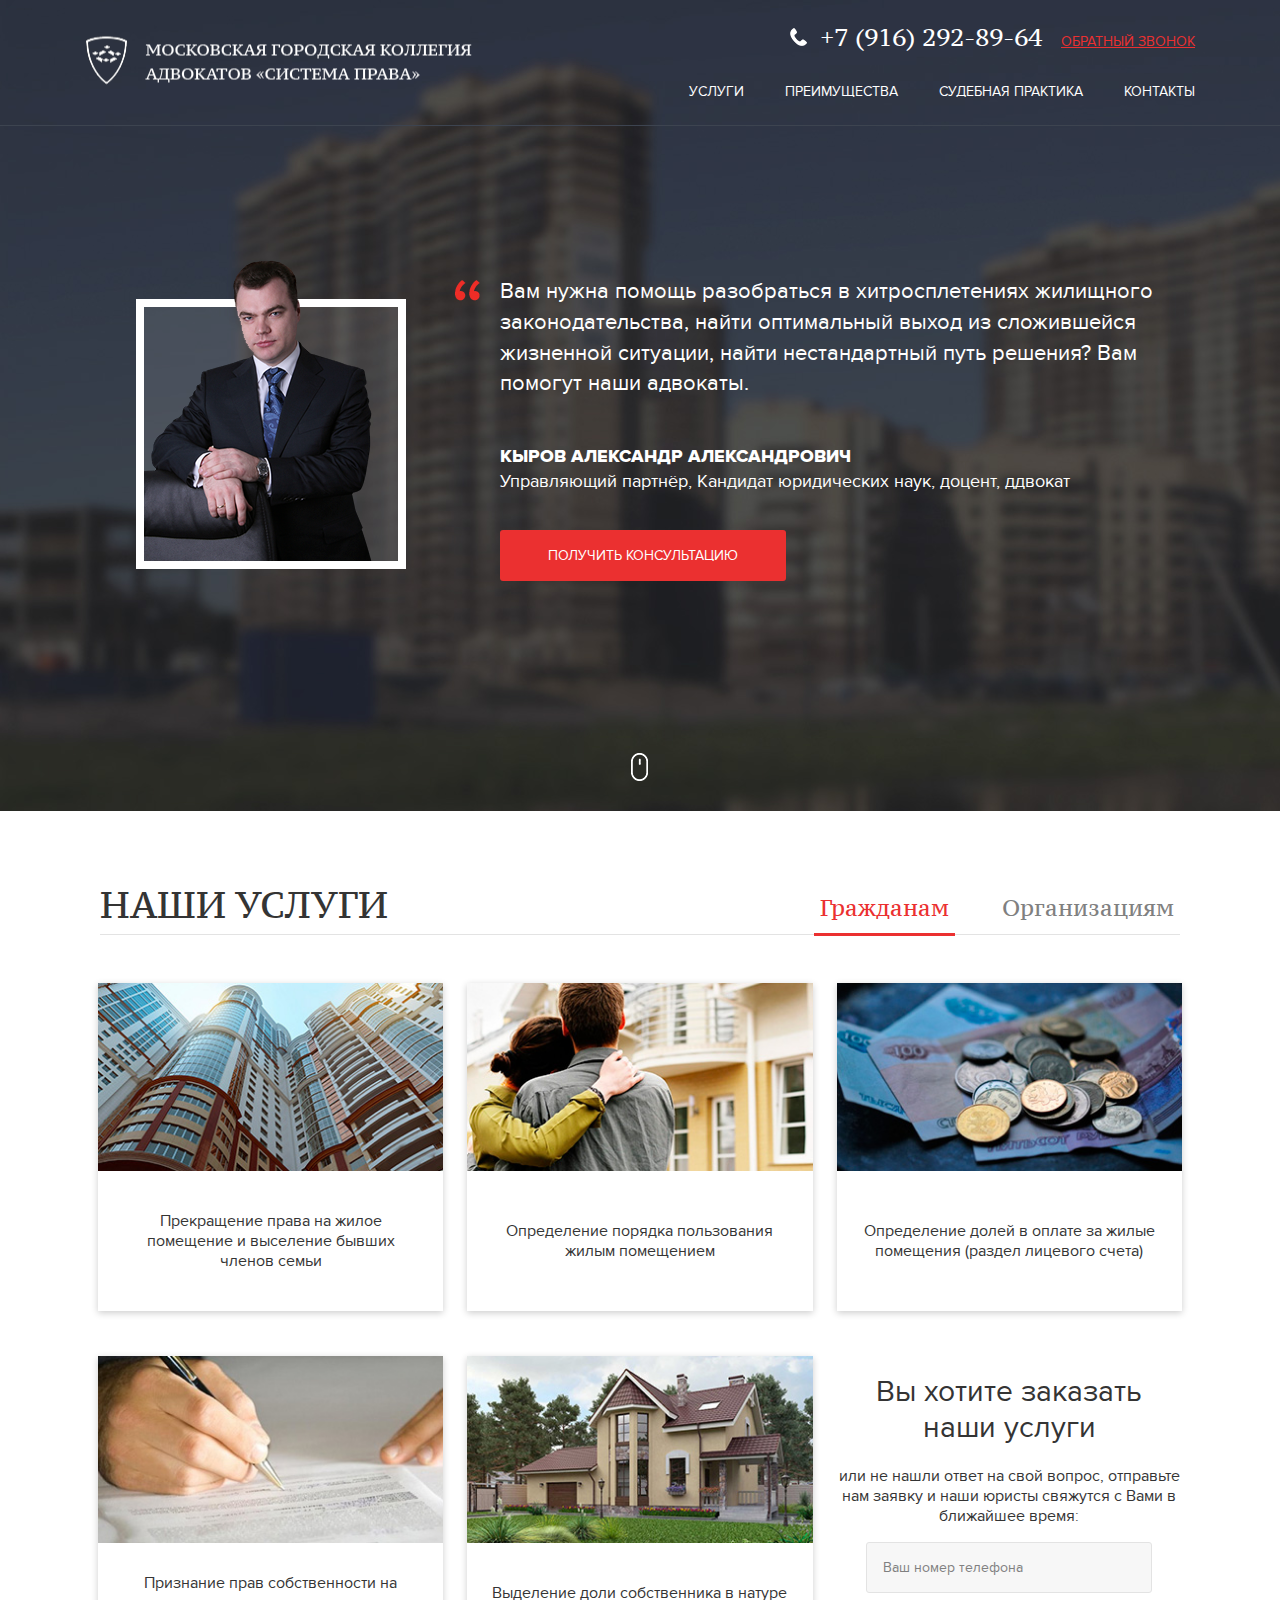
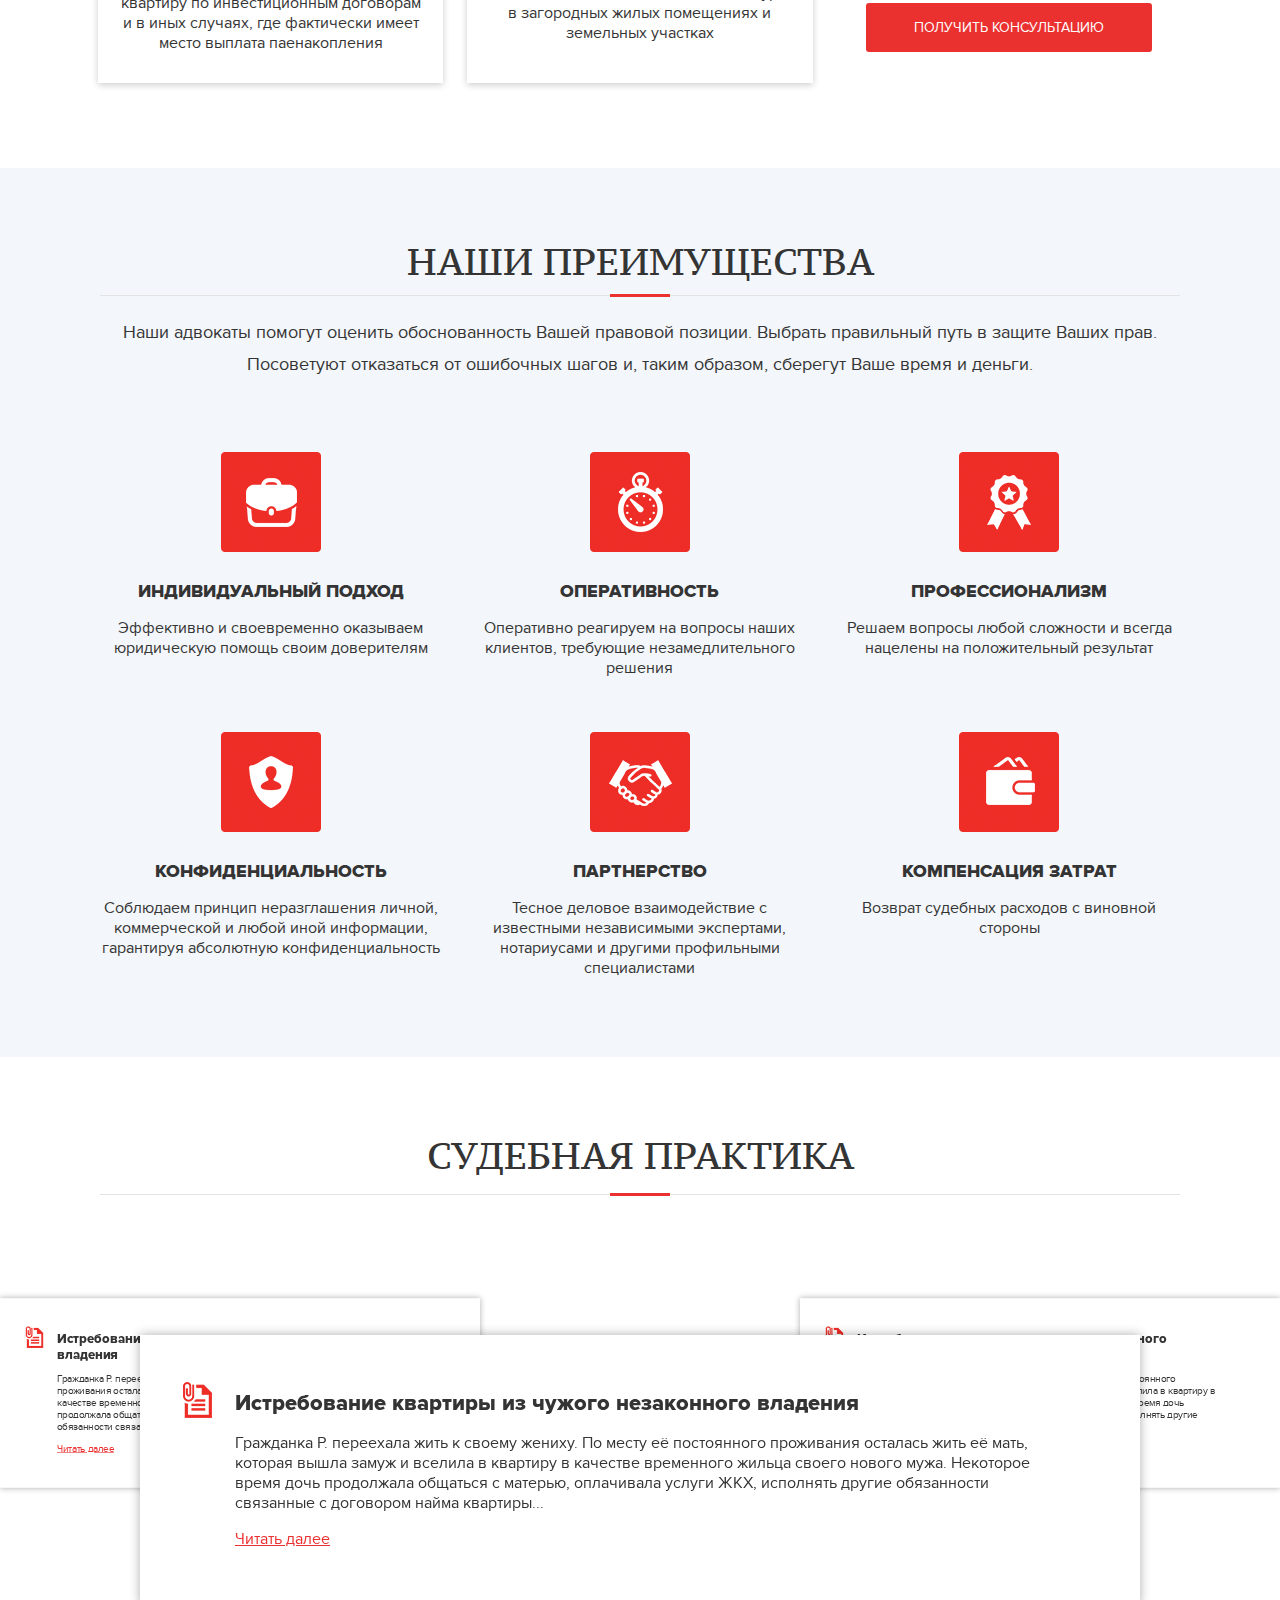
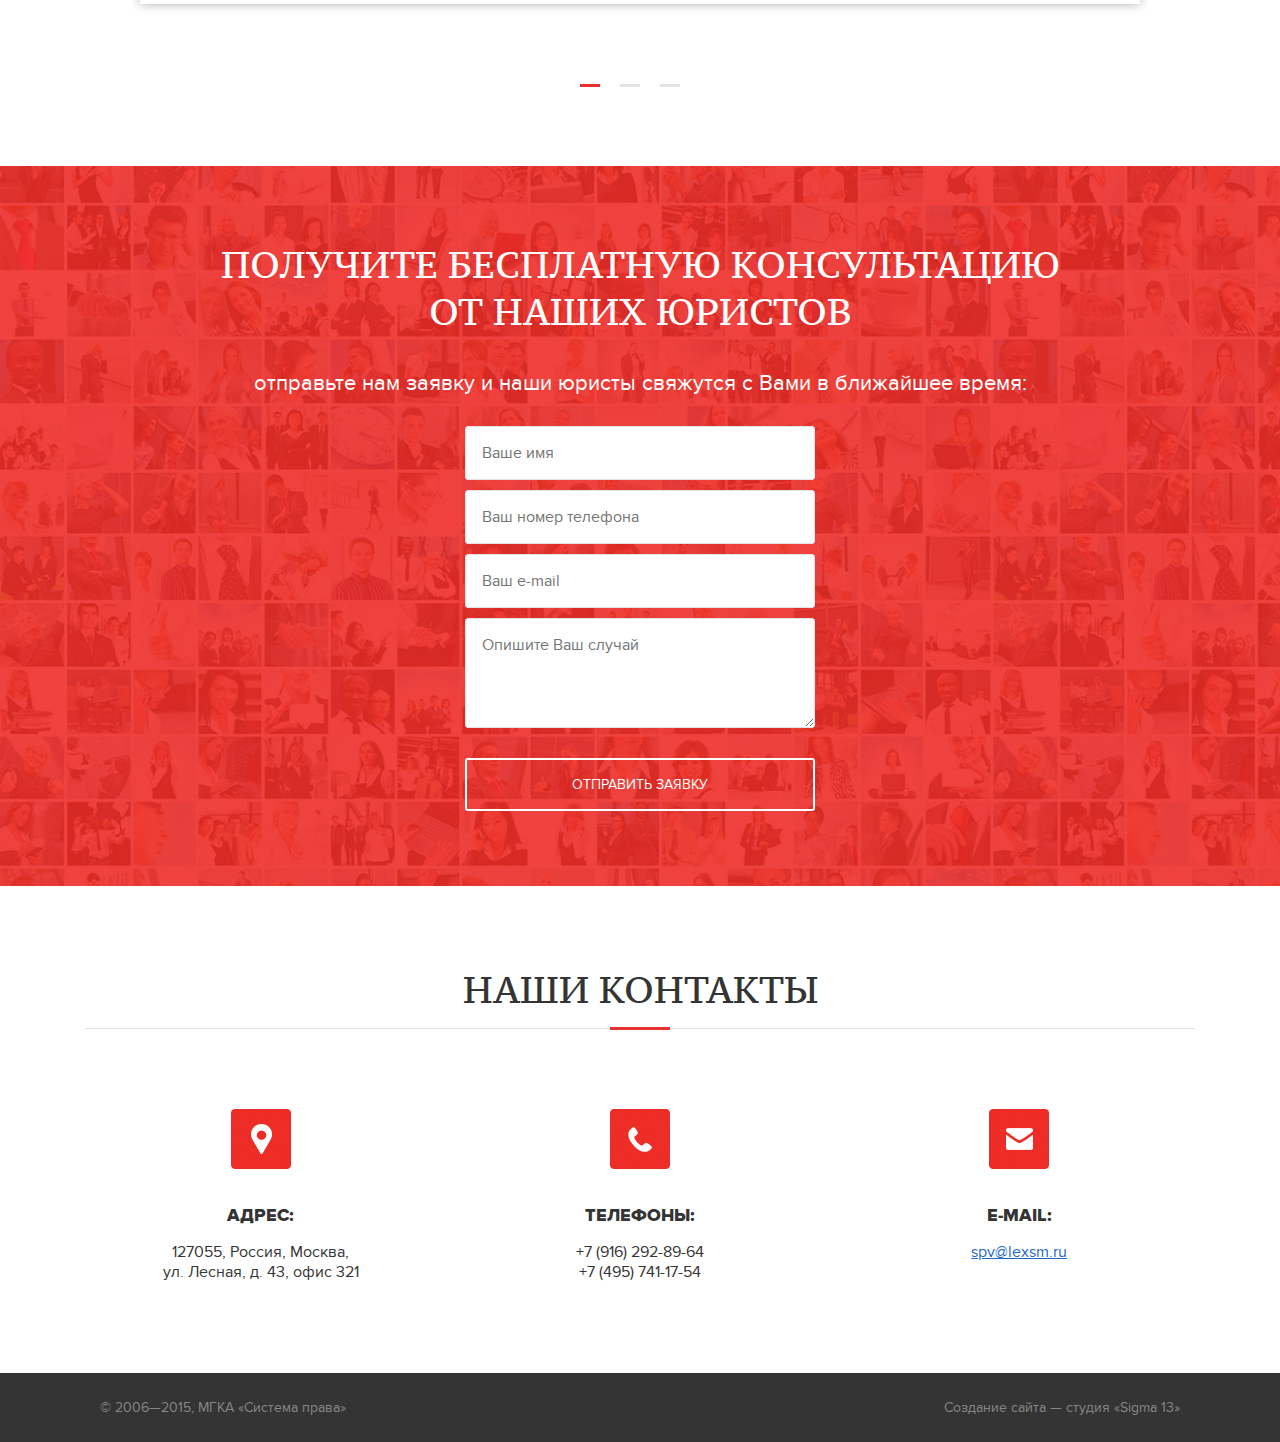
==== commit b2897560: "slice" ====
--- a/landing/index.html
+++ b/landing/index.html
@@ -9,443 +9,581 @@
   <script type="text/javascript" src="theme/js/lib/html5.js"></script>
   <script type="text/javascript" src="theme/js/jquery.min.js"></script>
   <script type="text/javascript" src="theme/js/lib/slick.min.js"></script>
+  <script type="text/javascript" src="theme/js/lib/bootstrap-modal.min.js"></script>
   <script type="text/javascript" src="theme/js/js.js"></script>
   <link href="theme/css/styles.css" rel="stylesheet" type="text/css">
 </head>
 
 
 <body>
-  <div class="outer-wrapper">
-  <header class="header-wrapper">
-    <div class="header container">
-      <a href="#" class="logo"><img src="theme/images/logo.png" alt=""/></a>
-
-      <div class="right-part">
-        <div class="top">
-          <a href="#" class="tel">+7 (916) 292-89-64</a>
-          <a href="#" class="recall">Обратный звонок</a>
-        </div>
-        <nav class="nav">
-          <ul>
-            <li><a href="#services">Услуги </a></li>
-            <li><a href="#advantages"> Преимущества </a></li>
-            <li><a href="#practice"> Судебная практика </a></li>
-            <li><a href="#contacts"> Контакты</a></li>
-          </ul>
-        </nav>
-      </div>
-
-      <a href="#" class="btn-menu"><span></span></a>
-    </div>
-  </header>
-
-  <div class="content-wrapper">
-
-  <section class="section-top">
-    <div class="container">
-      <div class="row">
-        <div class="img col-md-4 col-sm-5">
-          <img src="theme/images/tmp/img-1.png" alt=""/>
-        </div>
-        <div class="text col-md-8 col-sm-7">
-          <blockquote>
-            Вам нужна помощь разобраться в хитросплетениях жилищного законодательства, найти оптимальный выход из
-            сложившейся жизненной ситуации, найти нестандартный путь решения?
-            Вам помогут наши адвокаты.
-          </blockquote>
-
-          <p>
-            <strong> Кыров Александр Александрович</strong>
-            Управляющий партнёр, Кандидат юридических наук, доцент, ддвокат
-          </p>
-
-          <div class="btn-wrap style-a">
-            <a href="#" class="btn">Получить консультацию</a>
-          </div>
-        </div>
-      </div>
-
-    </div>
-    <a href="#services" class="btn-next"></a>
-  </section>
-
-  <section id="services" class="section-services">
-    <div class="container">
-      <div class="title">
-        <h2>Наши услуги</h2>
-
-        <ul class="tab-nav">
-          <li><a href="#">Гражданам </a></li>
-          <li><a href="#"> Организациям</a></li>
+<div class="outer-wrapper">
+<header class="header-wrapper">
+  <div class="header container">
+    <a href="#" class="logo"><img src="theme/images/logo.png" alt=""/></a>
+
+    <div class="right-part">
+      <div class="top">
+        <a href="#" class="tel">+7 (916) 292-89-64</a>
+        <a href="#consultation" class="recall">Обратный звонок</a>
+      </div>
+      <nav class="nav">
+        <ul>
+          <li><a href="#services">Услуги </a></li>
+          <li><a href="#advantages"> Преимущества </a></li>
+          <li><a href="#practice"> Судебная практика </a></li>
+          <li><a href="#contacts"> Контакты</a></li>
         </ul>
-      </div>
-
-      <div class="tab-content">
-        <div class="items">
-          <div class="row">
-            <div class="col col-md-4  col-sm-6">
-              <div class="item">
-                <div class="img"><img src="theme/images/tmp/item-1.jpg" alt=""/></div>
-                <div class="desc">
-                  <p>   Прекращение права на жилое
-                    помещение и выселение бывших
-                    членов семьи</p>
-                </div>
-              </div >
-            </div>
-            <div class="col col-md-4  col-sm-6">
-              <div class="item">
-                <div class="img"><img src="theme/images/tmp/item-2.jpg" alt=""/></div>
-                <div class="desc">
-                  <p> Определение порядка пользования жилым помещением</p>
-                </div>
-              </div>
-            </div>
-            <div class="col col-md-4  col-sm-6">
-              <div  class="item">
-                <div class="img"><img src="theme/images/tmp/item-3.jpg" alt=""/></div>
-                <div class="desc">
-                  <p>Определение долей в оплате
-                    за жилые помещения (раздел
-                    лицевого счета)</p>
-                </div>
-              </div >
-            </div>
-            <div class="col col-md-4  col-sm-6">
-
-              <div class="item">
-                <div class="img"><img src="theme/images/tmp/item-4.jpg" alt=""/></div>
-                <div class="desc">
-                  <p>
-                    Признание прав собственности на квартиру по инвестиционным договорам
-                    и в иных случаях, где фактически имеет место выплата паенакопления
-                  </p>
-                </div>
-              </div >
-            </div>
-            <div class="col col-md-4  col-sm-6">
-              <div class="item">
-                <div class="img"><img src="theme/images/tmp/item-5.jpg" alt=""/></div>
-                <div class="desc">
-                  <p>
-                    Выделение доли собственника в натуре
-                    в загородных жилых помещениях
-                    и земельных участках
-                  </p>
-                </div>
-              </div>
-            </div>
-            <div class="col col-md-4  col-sm-6">
-              <h4>Вы хотите заказать
-                наши услуги</h4>
-
-              <p> или не нашли ответ на свой вопрос, отправьте нам заявку и наши юристы свяжутся с Вами
-                в ближайшее время:</p>
-
-              <div class="form-type-text">
-                <input type="text" class="form-text" placeholder="Ваш номер телефона"/>
-              </div>
-              <div class="btn-wrap style-a">
-                <input type="submit" class="btn" value="Получить консультацию"/>
-
-              </div>
-            </div>
-          </div>
-        </div>
-
-        <div class="items">
-          <div class="row">
-
-            <div class="col col-md-4  col-sm-6">
-              <div class="item">
-                <div class="img"><img src="theme/images/tmp/item-2.jpg" alt=""/></div>
-                <div class="desc">
-                  <p> Определение порядка пользования жилым помещением</p>
-                </div>
-              </div>
-            </div>
-            <div class="col col-md-4  col-sm-6">
-              <div  class="item">
-                <div class="img"><img src="theme/images/tmp/item-3.jpg" alt=""/></div>
-                <div class="desc">
-                  <p>Определение долей в оплате
-                    за жилые помещения (раздел
-                    лицевого счета)</p>
-                </div>
-              </div >
-            </div>
-            <div class="col col-md-4  col-sm-6">
-              <div class="item">
-                <div class="img"><img src="theme/images/tmp/item-1.jpg" alt=""/></div>
-                <div class="desc">
-                  <p>   Прекращение права на жилое
-                    помещение и выселение бывших
-                    членов семьи</p>
-                </div>
-              </div >
-            </div>
-            <div class="col col-md-4  col-sm-6">
-              <div class="item">
-                <div class="img"><img src="theme/images/tmp/item-5.jpg" alt=""/></div>
-                <div class="desc">
-                  <p>
-                    Выделение доли собственника в натуре
-                    в загородных жилых помещениях
-                    и земельных участках
-                  </p>
-                </div>
-              </div>
-            </div>
-            <div class="col col-md-4  col-sm-6">
-
-              <div class="item">
-                <div class="img"><img src="theme/images/tmp/item-4.jpg" alt=""/></div>
-                <div class="desc">
-                  <p>
-                    Признание прав собственности на квартиру по инвестиционным договорам
-                    и в иных случаях, где фактически имеет место выплата паенакопления
-                  </p>
-                </div>
-              </div >
-            </div>
-
-            <div class="col col-md-4  col-sm-6">
-              <h4>Вы хотите заказать
-                наши услуги</h4>
-
-              <p> или не нашли ответ на свой вопрос, отправьте нам заявку и наши юристы свяжутся с Вами
-                в ближайшее время:</p>
-
-              <div class="form-type-text">
-                <input type="text" class="form-text" placeholder="Ваш номер телефона"/>
-              </div>
-              <div class="btn-wrap style-a">
-                <input type="submit" class="btn" value="Получить консультацию"/>
-
-              </div>
-            </div>
-          </div>
-        </div>
-      </div>
-    </div>
-  </section>
-
-  <section id="advantages" class="section-advantages">
-
-    <div class="container">
-      <h2>Наши преимущества</h2>
-
-      <div class="desc">Наши адвокаты помогут оценить обоснованность Вашей правовой позиции. Выбрать правильный путь в
-        защите Ваших прав. Посоветуют отказаться от ошибочных шагов и, таким образом, сберегут Ваше время и деньги.
-      </div>
-
-      <div class="items row">
-        <div class="item col-sm-4">
-          <div class="img"><img src="theme/images/tmp/ico-item-1.png" alt=""/></div>
-          <div class="text">
-            <h4>Индивидуальный подход</h4>
-
-            <p>Эффективно и своевременно
-              оказываем юридическую помощь
-              своим доверителям</p>
-          </div>
-        </div>
-
-        <div class="item col-sm-4">
-          <div class="img"><img src="theme/images/tmp/ico-item-2.png" alt=""/></div>
-          <div class="text">
-            <h4>оперативность</h4>
-
-            <p>Оперативно реагируем на вопросы наших клиентов, требующие незамедлительного решения
-            </p>
-          </div>
-        </div>
-
-        <div class="item col-sm-4">
-          <div class="img"><img src="theme/images/tmp/ico-item-3.png" alt=""/></div>
-          <div class="text">
-            <h4>Профессионализм</h4>
-
-            <p>Решаем вопросы любой сложности и всегда
-              нацелены на положительный результат</p>
-          </div>
-        </div>
-
-        <div class="item col-sm-4">
-          <div class="img"><img src="theme/images/tmp/ico-item-4.png" alt=""/></div>
-          <div class="text">
-            <h4>Конфиденциальность</h4>
-
-            <p>Соблюдаем принцип неразглашения
-              личной, коммерческой и любой иной информации, гарантируя абсолютную конфиденциальность
-            </p>
-          </div>
-        </div>
-
-        <div class="item col-sm-4">
-          <div class="img"><img src="theme/images/tmp/ico-item-5.png" alt=""/></div>
-          <div class="text">
-            <h4>Партнерство</h4>
-
-            <p>Тесное деловое взаимодействие с
-              известными независимыми экспертами, нотариусами и другими профильными специалистами</p>
-          </div>
-        </div>
-
-        <div class="item col-sm-4">
-          <div class="img"><img src="theme/images/tmp/ico-item-6.png" alt=""/></div>
-          <div class="text">
-            <h4>Компенсация затрат</h4>
-
-            <p>Возврат судебных расходов
-              с виновной стороны</p>
-          </div>
-        </div>
-      </div>
-    </div>
-  </section>
-
-  <section id="practice" class="section-practice">
-    <div class="container">
-      <h2>судебная практика</h2>
-
-      <div class="slider-wrapper">
-
-        <div class="center-slider">
-
-          <div class="item">
-            <h4>Истребование квартиры из чужого незаконного владения</h4>
-
-            <p>Гражданка Р. переехала жить к своему жениху. По месту её постоянного проживания осталась жить её мать,
-              которая вышла замуж и вселила в квартиру в качестве временного жильца своего нового мужа. Некоторое время
-              дочь продолжала общаться с матерью, оплачивала услуги ЖКХ, исполнять другие обязанности связанные с
-              договором найма квартиры...</p>
-            <a href="#">Читать далее</a>
-          </div>
-          <div class="item">
-            <h4>Истребование квартиры из чужого незаконного владения</h4>
-
-            <p>Гражданка Р. переехала жить к своему жениху. По месту её постоянного проживания осталась жить её мать,
-              которая вышла замуж и вселила в квартиру в качестве временного жильца своего нового мужа. Некоторое время
-              дочь продолжала общаться с матерью, оплачивала услуги ЖКХ, исполнять другие обязанности связанные с
-              договором найма квартиры...</p>
-            <a href="#">Читать далее</a>
-          </div>
-
-          <div class="item">
-            <h4>Истребование квартиры из чужого незаконного владения</h4>
-
-            <p>Гражданка Р. переехала жить к своему жениху. По месту её постоянного проживания осталась жить её мать,
-              которая вышла замуж и вселила в квартиру в качестве временного жильца своего нового мужа. Некоторое время
-              дочь продолжала общаться с матерью, оплачивала услуги ЖКХ, исполнять другие обязанности связанные с
-              договором найма квартиры...</p>
-            <a href="#">Читать далее</a>
-          </div>
-        </div>
-
-
-      </div>
-    </div>
-  </section>
-
-  <section class="section-free-consultation">
-    <div class="container">
-      <h2>Получите бесплатную консультацию <br/>
-        от наших юристов</h2>
-
-      <div class="desc">отправьте нам заявку и наши юристы свяжутся с Вами в ближайшее время:</div>
-
-      <form method="post">
-        <div class="form-type-text">
-          <input type="text" class="form-text" placeholder="Ваше имя"/>
-        </div>
-
-        <div class="form-type-text">
-          <input type="tel" class="form-text" placeholder="Ваш номер телефона"/>
-        </div>
-
-        <div class="form-type-text">
-          <input type="email" class="form-text" placeholder="Ваш e-mail"/>
-        </div>
-
-        <div class="form-type-textarea">
-          <textarea placeholder="Опишите Ваш случай" class="form-textarea"></textarea>
-        </div>
-
-        <div class="btn-wrap style-b">
-          <input type="submit" class="btn" value="Отправить заявку"/>
-        </div>
-      </form>
-    </div>
-  </section>
-
-  <section id="contacts" class="section-contacts">
-    <div class="container">
-      <h2>наши контакты</h2>
-
-      <div class="row">
-        <div class="col-sm-4">
-          <div class="img">
-            <div class="img"><img src="theme/images/tmp/ico-contact-1.png" alt=""/></div>
-          </div>
-          <div class="text">
-            <strong>адрес:</strong>
-
-            <p>
-              127055, Россия, Москва, <br/>
-              ул. Лесная, д. 43, офис 321
-            </p>
-          </div>
-        </div>
-
-        <div class="col-sm-4">
-          <div class="img">
-            <div class="img"><img src="theme/images/tmp/ico-contact-2.png" alt=""/></div>
-          </div>
-          <div class="text">
-            <strong>телефоны:</strong>
-
-            <p>
-              +7 (916) 292-89-64 <br/>
-              +7 (495) 741-17-54
-            </p>
-          </div>
-        </div>
-
-        <div class="col-sm-4">
-          <div class="img">
-            <div class="img"><img src="theme/images/tmp/ico-contact-3.png" alt=""/></div>
-          </div>
-          <div class="text">
-            <strong>E-mail:</strong>
-
-            <p>
-              <a href="mailto:spv@lexsm.ru">spv@lexsm.ru</a>
-            </p>
-          </div>
-        </div>
-      </div>
-    </div>
-
-    <div class="map">
-      <script type="text/javascript" charset="utf-8" async
-              src="https://api-maps.yandex.ru/services/constructor/1.0/js/?um=constructor%3A1fdffbbf3d54a59fec830309244386235be3f9282dcc747ae4c876536bd1fe9d&amp;width=100%&amp;height=400&amp;lang=ru_RU&amp;scroll=true"></script>
-    </div>
-  </section>
-  </div>
-
-
-  <footer class="footer-wrapper">
-    <div class="container">
-      <div class="left-part">
-        © 2006—2015, МГКА «Система права»
-      </div>
-
-      <div class="right-part">
-        Создание сайта — студия «Sigma 13»
-      </div>
-    </div>
-  </footer>
-  </div>
+      </nav>
+    </div>
+
+    <a href="#" class="btn-menu"><span></span></a>
+  </div>
+</header>
+
+<div class="content-wrapper">
+
+<section class="section-top">
+  <div class="container">
+    <div class="row">
+      <div class="img col-md-4 col-sm-5">
+        <img src="theme/images/tmp/img-1.png" alt=""/>
+      </div>
+      <div class="text col-md-8 col-sm-7">
+        <blockquote>
+          Вам нужна помощь разобраться в хитросплетениях жилищного законодательства, найти оптимальный выход из
+          сложившейся жизненной ситуации, найти нестандартный путь решения?
+          Вам помогут наши адвокаты.
+        </blockquote>
+
+        <p>
+          <span> Кыров Александр Александрович</span>
+          Управляющий партнёр, Кандидат юридических наук, доцент, ддвокат
+        </p>
+
+        <div class="btn-wrap style-a">
+          <a href="#consultation" class="btn">Получить консультацию</a>
+        </div>
+      </div>
+    </div>
+
+  </div>
+  <a href="#services" class="btn-next"></a>
+</section>
+
+<section id="services" class="section-services">
+  <div class="container">
+    <div class="title">
+      <h2>Наши услуги</h2>
+
+      <ul class="tab-nav">
+        <li><a href="#">Гражданам </a></li>
+        <li><a href="#"> Организациям</a></li>
+      </ul>
+    </div>
+
+    <div class="tab-content">
+      <div class="items">
+        <div class="row">
+          <div class="col col-md-4  col-sm-6">
+            <div class="item">
+              <div class="img"><img src="theme/images/tmp/item-1.jpg" alt=""/></div>
+              <div class="desc">
+                <p> Прекращение права на жилое
+                  помещение и выселение бывших
+                  членов семьи</p>
+              </div>
+            </div>
+          </div>
+          <div class="col col-md-4  col-sm-6">
+            <div class="item">
+              <div class="img"><img src="theme/images/tmp/item-2.jpg" alt=""/></div>
+              <div class="desc">
+                <p> Определение порядка пользования жилым помещением</p>
+              </div>
+            </div>
+          </div>
+          <div class="col col-md-4  col-sm-6">
+            <div class="item">
+              <div class="img"><img src="theme/images/tmp/item-3.jpg" alt=""/></div>
+              <div class="desc">
+                <p>Определение долей в оплате
+                  за жилые помещения (раздел
+                  лицевого счета)</p>
+              </div>
+            </div>
+          </div>
+          <div class="col col-md-4  col-sm-6">
+
+            <div class="item">
+              <div class="img"><img src="theme/images/tmp/item-4.jpg" alt=""/></div>
+              <div class="desc">
+                <p>
+                  Признание прав собственности на квартиру по инвестиционным договорам
+                  и в иных случаях, где фактически имеет место выплата паенакопления
+                </p>
+              </div>
+            </div>
+          </div>
+          <div class="col col-md-4  col-sm-6">
+            <div class="item">
+              <div class="img"><img src="theme/images/tmp/item-5.jpg" alt=""/></div>
+              <div class="desc">
+                <p>
+                  Выделение доли собственника в натуре
+                  в загородных жилых помещениях
+                  и земельных участках
+                </p>
+              </div>
+            </div>
+          </div>
+          <div class="col col-md-4  col-sm-6">
+            <h4>Вы хотите заказать
+              наши услуги</h4>
+
+            <p> или не нашли ответ на свой вопрос, отправьте нам заявку и наши юристы свяжутся с Вами
+              в ближайшее время:</p>
+
+            <div class="form-type-text">
+              <input type="text" class="form-text" placeholder="Ваш номер телефона"/>
+            </div>
+            <div class="btn-wrap style-a">
+              <input type="submit" class="btn" value="Получить консультацию"/>
+
+            </div>
+          </div>
+        </div>
+      </div>
+
+      <div class="items">
+        <div class="row">
+
+          <div class="col col-md-4  col-sm-6">
+            <div class="item">
+              <div class="img"><img src="theme/images/tmp/item-2.jpg" alt=""/></div>
+              <div class="desc">
+                <p> Определение порядка пользования жилым помещением</p>
+              </div>
+            </div>
+          </div>
+          <div class="col col-md-4  col-sm-6">
+            <div class="item">
+              <div class="img"><img src="theme/images/tmp/item-3.jpg" alt=""/></div>
+              <div class="desc">
+                <p>Определение долей в оплате
+                  за жилые помещения (раздел
+                  лицевого счета)</p>
+              </div>
+            </div>
+          </div>
+          <div class="col col-md-4  col-sm-6">
+            <div class="item">
+              <div class="img"><img src="theme/images/tmp/item-1.jpg" alt=""/></div>
+              <div class="desc">
+                <p> Прекращение права на жилое
+                  помещение и выселение бывших
+                  членов семьи</p>
+              </div>
+            </div>
+          </div>
+          <div class="col col-md-4  col-sm-6">
+            <div class="item">
+              <div class="img"><img src="theme/images/tmp/item-5.jpg" alt=""/></div>
+              <div class="desc">
+                <p>
+                  Выделение доли собственника в натуре
+                  в загородных жилых помещениях
+                  и земельных участках
+                </p>
+              </div>
+            </div>
+          </div>
+          <div class="col col-md-4  col-sm-6">
+
+            <div class="item">
+              <div class="img"><img src="theme/images/tmp/item-4.jpg" alt=""/></div>
+              <div class="desc">
+                <p>
+                  Признание прав собственности на квартиру по инвестиционным договорам
+                  и в иных случаях, где фактически имеет место выплата паенакопления
+                </p>
+              </div>
+            </div>
+          </div>
+
+          <div class="col col-md-4  col-sm-6">
+            <h4>Вы хотите заказать
+              наши услуги</h4>
+
+            <p> или не нашли ответ на свой вопрос, отправьте нам заявку и наши юристы свяжутся с Вами
+              в ближайшее время:</p>
+
+            <div class="form-type-text">
+              <input type="text" class="form-text" placeholder="Ваш номер телефона"/>
+            </div>
+            <div class="btn-wrap style-a">
+              <input type="submit" class="btn" value="Получить консультацию"/>
+
+            </div>
+          </div>
+        </div>
+      </div>
+    </div>
+  </div>
+</section>
+
+<section id="advantages" class="section-advantages">
+
+  <div class="container">
+    <h2>Наши преимущества</h2>
+
+    <div class="desc">Наши адвокаты помогут оценить обоснованность Вашей правовой позиции. Выбрать правильный путь в
+      защите Ваших прав. Посоветуют отказаться от ошибочных шагов и, таким образом, сберегут Ваше время и деньги.
+    </div>
+
+    <div class="items row">
+      <div class="item col-sm-4">
+        <div class="img"><img src="theme/images/tmp/ico-item-1.png" alt=""/></div>
+        <div class="text">
+          <h4>Индивидуальный подход</h4>
+
+          <p>Эффективно и своевременно
+            оказываем юридическую помощь
+            своим доверителям</p>
+        </div>
+      </div>
+
+      <div class="item col-sm-4">
+        <div class="img"><img src="theme/images/tmp/ico-item-2.png" alt=""/></div>
+        <div class="text">
+          <h4>оперативность</h4>
+
+          <p>Оперативно реагируем на вопросы наших клиентов, требующие незамедлительного решения
+          </p>
+        </div>
+      </div>
+
+      <div class="item col-sm-4">
+        <div class="img"><img src="theme/images/tmp/ico-item-3.png" alt=""/></div>
+        <div class="text">
+          <h4>Профессионализм</h4>
+
+          <p>Решаем вопросы любой сложности и всегда
+            нацелены на положительный результат</p>
+        </div>
+      </div>
+
+      <div class="item col-sm-4">
+        <div class="img"><img src="theme/images/tmp/ico-item-4.png" alt=""/></div>
+        <div class="text">
+          <h4>Конфиденциальность</h4>
+
+          <p>Соблюдаем принцип неразглашения
+            личной, коммерческой и любой иной информации, гарантируя абсолютную конфиденциальность
+          </p>
+        </div>
+      </div>
+
+      <div class="item col-sm-4">
+        <div class="img"><img src="theme/images/tmp/ico-item-5.png" alt=""/></div>
+        <div class="text">
+          <h4>Партнерство</h4>
+
+          <p>Тесное деловое взаимодействие с
+            известными независимыми экспертами, нотариусами и другими профильными специалистами</p>
+        </div>
+      </div>
+
+      <div class="item col-sm-4">
+        <div class="img"><img src="theme/images/tmp/ico-item-6.png" alt=""/></div>
+        <div class="text">
+          <h4>Компенсация затрат</h4>
+
+          <p>Возврат судебных расходов
+            с виновной стороны</p>
+        </div>
+      </div>
+    </div>
+  </div>
+</section>
+
+<section id="practice" class="section-practice">
+  <div class="container">
+    <h2>судебная практика</h2>
+
+    <div class="slider-wrapper">
+
+      <div class="center-slider">
+
+        <div class="item">
+          <h4>Истребование квартиры из чужого незаконного владения</h4>
+
+          <p>Гражданка Р. переехала жить к своему жениху. По месту её постоянного проживания осталась жить её мать,
+            которая вышла замуж и вселила в квартиру в качестве временного жильца своего нового мужа. Некоторое время
+            дочь продолжала общаться с матерью, оплачивала услуги ЖКХ, исполнять другие обязанности связанные с
+            договором найма квартиры...</p>
+          <a href="#" data-toggle="modal" data-target="#slider-modal-1">Читать далее</a>
+        </div>
+        <div class="item">
+          <h4>Истребование квартиры из чужого незаконного владения</h4>
+
+          <p>Гражданка Р. переехала жить к своему жениху. По месту её постоянного проживания осталась жить её мать,
+            которая вышла замуж и вселила в квартиру в качестве временного жильца своего нового мужа. Некоторое время
+            дочь продолжала общаться с матерью, оплачивала услуги ЖКХ, исполнять другие обязанности связанные с
+            договором найма квартиры...</p>
+          <a href="#" data-toggle="modal" data-target="#slider-modal-2">Читать далее</a>
+        </div>
+
+        <div class="item">
+          <h4>Истребование квартиры из чужого незаконного владения</h4>
+
+          <p>Гражданка Р. переехала жить к своему жениху. По месту её постоянного проживания осталась жить её мать,
+            которая вышла замуж и вселила в квартиру в качестве временного жильца своего нового мужа. Некоторое время
+            дочь продолжала общаться с матерью, оплачивала услуги ЖКХ, исполнять другие обязанности связанные с
+            договором найма квартиры...</p>
+          <a href="#" data-toggle="modal" data-target="#slider-modal-3">Читать далее</a>
+        </div>
+      </div>
+
+
+    </div>
+  </div>
+</section>
+
+<section id="consultation" class="section-free-consultation">
+  <div class="container">
+    <h2>Получите бесплатную консультацию <br/>
+      от наших юристов</h2>
+
+    <div class="desc">отправьте нам заявку и наши юристы свяжутся с Вами в ближайшее время:</div>
+
+    <form method="post">
+      <div class="form-type-text">
+        <input type="text" class="form-text" placeholder="Ваше имя"/>
+      </div>
+
+      <div class="form-type-text">
+        <input type="tel" class="form-text" placeholder="Ваш номер телефона"/>
+      </div>
+
+      <div class="form-type-text">
+        <input type="email" class="form-text" placeholder="Ваш e-mail"/>
+      </div>
+
+      <div class="form-type-textarea">
+        <textarea placeholder="Опишите Ваш случай" class="form-textarea"></textarea>
+      </div>
+
+      <div class="btn-wrap style-b">
+        <input type="submit" class="btn" value="Отправить заявку"/>
+      </div>
+    </form>
+  </div>
+</section>
+
+<section id="contacts" class="section-contacts">
+  <div class="container">
+    <h2>наши контакты</h2>
+
+    <div class="row">
+      <div class="col-sm-4">
+        <div class="img">
+          <div class="img"><img src="theme/images/tmp/ico-contact-1.png" alt=""/></div>
+        </div>
+        <div class="text">
+          <span>адрес:</span>
+
+          <p>
+            127055, Россия, Москва, <br/>
+            ул. Лесная, д. 43, офис 321
+          </p>
+        </div>
+      </div>
+
+      <div class="col-sm-4">
+        <div class="img">
+          <div class="img"><img src="theme/images/tmp/ico-contact-2.png" alt=""/></div>
+        </div>
+        <div class="text">
+          <span>телефоны:</span>
+
+          <p>
+            +7 (916) 292-89-64 <br/>
+            +7 (495) 741-17-54
+          </p>
+        </div>
+      </div>
+
+      <div class="col-sm-4">
+        <div class="img">
+          <div class="img"><img src="theme/images/tmp/ico-contact-3.png" alt=""/></div>
+        </div>
+        <div class="text">
+          <span>E-mail:</span>
+
+          <p>
+            <a href="mailto:spv@lexsm.ru">spv@lexsm.ru</a>
+          </p>
+        </div>
+      </div>
+    </div>
+  </div>
+
+  <div class="map">
+    <script type="text/javascript" charset="utf-8" async
+            src="https://api-maps.yandex.ru/services/constructor/1.0/js/?um=constructor%3A1fdffbbf3d54a59fec830309244386235be3f9282dcc747ae4c876536bd1fe9d&amp;width=100%&amp;height=400&amp;lang=ru_RU&amp;scroll=true"></script>
+  </div>
+</section>
+</div>
+
+
+<footer class="footer-wrapper">
+  <div class="container">
+    <div class="left-part">
+      © 2006—2015, МГКА «Система права»
+    </div>
+
+    <div class="right-part">
+      Создание сайта — студия «Sigma 13»
+    </div>
+  </div>
+</footer>
+</div>
+
+<div class="popup-wrapper">
+  <div class="modal fade" id="slider-modal-1" tabindex="-1" role="dialog" aria-labelledby="myModalLabel"
+       aria-hidden="true">
+    <div class="modal-dialog">
+      <div class="modal-content">
+        <div class="modal-header">
+          <button type="button" class="close" data-dismiss="modal" aria-hidden="true">&times;</button>
+        </div>
+        <div class="modal-body">
+          <h4>MODAL TITLE 1</h4>
+       <p>
+         Lorem ipsum dolor sit amet, consectetur adipisicing elit. Accusantium aperiam enim nisi nobis sequi suscipit.
+         Amet animi, dolores error est facilis inventore molestias non pariatur praesentium quia sapiente veniam
+         voluptates! Lorem ipsum dolor sit amet, consectetur adipisicing elit. Doloremque id laborum molestiae nihil
+         pariatur quae, quam. Ab ad necessitatibus quas quasi quisquam similique ut? Eligendi nemo quam ratione rem
+         totam!
+       </p>
+
+          <p>
+            Lorem ipsum dolor sit amet, consectetur adipisicing elit. Accusantium aperiam enim nisi nobis sequi suscipit.
+            Amet animi, dolores error est facilis inventore molestias non pariatur praesentium quia sapiente veniam
+            voluptates! Lorem ipsum dolor sit amet, consectetur adipisicing elit. Doloremque id laborum molestiae nihil
+            pariatur quae, quam. Ab ad necessitatibus quas quasi quisquam similique ut? Eligendi nemo quam ratione rem
+            totam!
+          </p>
+
+          <p>
+            Lorem ipsum dolor sit amet, consectetur adipisicing elit. Accusantium aperiam enim nisi nobis sequi suscipit.
+            Amet animi, dolores error est facilis inventore molestias non pariatur praesentium quia sapiente veniam
+            voluptates! Lorem ipsum dolor sit amet, consectetur adipisicing elit. Doloremque id laborum molestiae nihil
+            pariatur quae, quam. Ab ad necessitatibus quas quasi quisquam similique ut? Eligendi nemo quam ratione rem
+            totam!
+          </p>
+
+          <p>
+            Lorem ipsum dolor sit amet, consectetur adipisicing elit. Accusantium aperiam enim nisi nobis sequi suscipit.
+            Amet animi, dolores error est facilis inventore molestias non pariatur praesentium quia sapiente veniam
+            voluptates! Lorem ipsum dolor sit amet, consectetur adipisicing elit. Doloremque id laborum molestiae nihil
+            pariatur quae, quam. Ab ad necessitatibus quas quasi quisquam similique ut? Eligendi nemo quam ratione rem
+            totam!
+          </p>
+        </div>
+      </div>
+    </div>
+  </div>
+
+  <div class="modal fade" id="slider-modal-2" tabindex="-1" role="dialog" aria-labelledby="myModalLabel"
+       aria-hidden="true">
+    <div class="modal-dialog">
+      <div class="modal-content">
+        <div class="modal-header">
+          <button type="button" class="close" data-dismiss="modal" aria-hidden="true">&times;</button>
+        </div>
+        <div class="modal-body">
+          <h4>MODAL TITLE 1</h4>
+          <p>
+            Lorem ipsum dolor sit amet, consectetur adipisicing elit. Accusantium aperiam enim nisi nobis sequi suscipit.
+            Amet animi, dolores error est facilis inventore molestias non pariatur praesentium quia sapiente veniam
+            voluptates! Lorem ipsum dolor sit amet, consectetur adipisicing elit. Doloremque id laborum molestiae nihil
+            pariatur quae, quam. Ab ad necessitatibus quas quasi quisquam similique ut? Eligendi nemo quam ratione rem
+            totam!
+          </p>
+
+          <p>
+            Lorem ipsum dolor sit amet, consectetur adipisicing elit. Accusantium aperiam enim nisi nobis sequi suscipit.
+            Amet animi, dolores error est facilis inventore molestias non pariatur praesentium quia sapiente veniam
+            voluptates! Lorem ipsum dolor sit amet, consectetur adipisicing elit. Doloremque id laborum molestiae nihil
+            pariatur quae, quam. Ab ad necessitatibus quas quasi quisquam similique ut? Eligendi nemo quam ratione rem
+            totam!
+          </p>
+
+          <p>
+            Lorem ipsum dolor sit amet, consectetur adipisicing elit. Accusantium aperiam enim nisi nobis sequi suscipit.
+            Amet animi, dolores error est facilis inventore molestias non pariatur praesentium quia sapiente veniam
+            voluptates! Lorem ipsum dolor sit amet, consectetur adipisicing elit. Doloremque id laborum molestiae nihil
+            pariatur quae, quam. Ab ad necessitatibus quas quasi quisquam similique ut? Eligendi nemo quam ratione rem
+            totam!
+          </p>
+
+          <p>
+            Lorem ipsum dolor sit amet, consectetur adipisicing elit. Accusantium aperiam enim nisi nobis sequi suscipit.
+            Amet animi, dolores error est facilis inventore molestias non pariatur praesentium quia sapiente veniam
+            voluptates! Lorem ipsum dolor sit amet, consectetur adipisicing elit. Doloremque id laborum molestiae nihil
+            pariatur quae, quam. Ab ad necessitatibus quas quasi quisquam similique ut? Eligendi nemo quam ratione rem
+            totam!
+          </p>
+        </div>
+      </div>
+    </div>
+  </div>
+
+  <div class="modal fade" id="slider-modal-3" tabindex="-1" role="dialog" aria-labelledby="myModalLabel"
+       aria-hidden="true">
+    <div class="modal-dialog">
+      <div class="modal-content">
+        <div class="modal-header">
+          <button type="button" class="close" data-dismiss="modal" aria-hidden="true">&times;</button>
+        </div>
+        <div class="modal-body">
+          <h4>MODAL TITLE 1</h4>
+          <p>
+            Lorem ipsum dolor sit amet, consectetur adipisicing elit. Accusantium aperiam enim nisi nobis sequi suscipit.
+            Amet animi, dolores error est facilis inventore molestias non pariatur praesentium quia sapiente veniam
+            voluptates! Lorem ipsum dolor sit amet, consectetur adipisicing elit. Doloremque id laborum molestiae nihil
+            pariatur quae, quam. Ab ad necessitatibus quas quasi quisquam similique ut? Eligendi nemo quam ratione rem
+            totam!
+          </p>
+
+          <p>
+            Lorem ipsum dolor sit amet, consectetur adipisicing elit. Accusantium aperiam enim nisi nobis sequi suscipit.
+            Amet animi, dolores error est facilis inventore molestias non pariatur praesentium quia sapiente veniam
+            voluptates! Lorem ipsum dolor sit amet, consectetur adipisicing elit. Doloremque id laborum molestiae nihil
+            pariatur quae, quam. Ab ad necessitatibus quas quasi quisquam similique ut? Eligendi nemo quam ratione rem
+            totam!
+          </p>
+
+          <p>
+            Lorem ipsum dolor sit amet, consectetur adipisicing elit. Accusantium aperiam enim nisi nobis sequi suscipit.
+            Amet animi, dolores error est facilis inventore molestias non pariatur praesentium quia sapiente veniam
+            voluptates! Lorem ipsum dolor sit amet, consectetur adipisicing elit. Doloremque id laborum molestiae nihil
+            pariatur quae, quam. Ab ad necessitatibus quas quasi quisquam similique ut? Eligendi nemo quam ratione rem
+            totam!
+          </p>
+
+          <p>
+            Lorem ipsum dolor sit amet, consectetur adipisicing elit. Accusantium aperiam enim nisi nobis sequi suscipit.
+            Amet animi, dolores error est facilis inventore molestias non pariatur praesentium quia sapiente veniam
+            voluptates! Lorem ipsum dolor sit amet, consectetur adipisicing elit. Doloremque id laborum molestiae nihil
+            pariatur quae, quam. Ab ad necessitatibus quas quasi quisquam similique ut? Eligendi nemo quam ratione rem
+            totam!
+          </p>
+        </div>
+      </div>
+    </div>
+  </div>
+</div>
 </body>
 </html>--- a/landing/theme/css/styles.css
+++ b/landing/theme/css/styles.css
@@ -6,7 +6,8 @@
 }
 @font-face {
   font-family: 'proxima-ex';
-  src: url("../fonts/proximanova-xbold.woff") format("woff"), url("../fonts/proximanova-xbold.woff2") format("woff2");
+  src: url("../fonts/ProximaNova-Extrabld.eot");
+  src: url("../fonts/ProximaNova-Extrabld.eot?#iefix") format("embedded-opentype"), url("../fonts/ProximaNova-Extrabld.woff") format("woff"), url("../fonts/ProximaNova-Extrabld.ttf") format("truetype"), url("../fonts/ProximaNova-Extrabld.svg#ProximaNova-Extrabld") format("svg");
   font-weight: normal;
   font-style: normal;
 }
@@ -438,7 +439,7 @@
   box-sizing: border-box;
 }
 
-h1, h2, h3, h4, h5, h6 {
+h1, h2, h3, h4, h5, h6, strong {
   font-weight: normal;
 }
 
@@ -527,7 +528,7 @@
   background:  url('../images/icons-s8a958b2848.png') 0 -39px no-repeat;
   width: 18px;
 }
-.section-top strong {
+.section-top span {
   font-family: "proxima-ex";
   text-transform: uppercase;
   display: block;
@@ -719,7 +720,7 @@
   }
 }
 .section-services .form-type-text {
-  width: 280px;
+  width: 286px;
   display: inline-block;
   margin-bottom: 10px;
   max-width: 100%;
@@ -911,7 +912,7 @@
 .section-contacts a:hover {
   color: #eb3030;
 }
-.section-contacts strong {
+.section-contacts span {
   display: block;
   text-transform: uppercase;
   font-family: "proxima-ex";
@@ -1496,16 +1497,16 @@
 
 @media (min-width: 768px) {
   .row {
-    margin-left: -15px;
-    margin-right: -15px;
+    margin-left: -14px;
+    margin-right: -14px;
   }
 }
 
 .col-xs-1, .col-sm-1, .col-md-1, .col-lg-1, .col-xs-2, .col-sm-2, .col-md-2, .col-lg-2, .col-xs-3, .col-sm-3, .col-md-3, .col-lg-3, .col-xs-4, .col-sm-4, .col-md-4, .col-lg-4, .col-xs-5, .col-sm-5, .col-md-5, .col-lg-5, .col-xs-6, .col-sm-6, .col-md-6, .col-lg-6, .col-xs-7, .col-sm-7, .col-md-7, .col-lg-7, .col-xs-8, .col-sm-8, .col-md-8, .col-lg-8, .col-xs-9, .col-sm-9, .col-md-9, .col-lg-9, .col-xs-10, .col-sm-10, .col-md-10, .col-lg-10, .col-xs-11, .col-sm-11, .col-md-11, .col-lg-11, .col-xs-12, .col-sm-12, .col-md-12, .col-lg-12 {
   position: relative;
   min-height: 1px;
-  padding-left: 15px;
-  padding-right: 15px;
+  padding-left: 12px;
+  padding-right: 12px;
 }
 
 .col-xs-1, .col-xs-2, .col-xs-3, .col-xs-4, .col-xs-5, .col-xs-6, .col-xs-7, .col-xs-8, .col-xs-9, .col-xs-10, .col-xs-11, .col-xs-12 {
@@ -2465,3 +2466,158 @@
 .slick-arrow.slick-hidden {
   display: none;
 }
+
+/*!
+ * Bootstrap v3.3.5 (http://getbootstrap.com)
+ * Copyright 2011-2016 Twitter, Inc.
+ * Licensed under MIT (https://github.com/twbs/bootstrap/blob/master/LICENSE)
+ */
+/*!
+ * Generated using the Bootstrap Customizer (http://getbootstrap.com/customize/?id=2e4afc8ce58d3f54f0fa77a23df3cd8c)
+ * Config saved to config.json and https://gist.github.com/2e4afc8ce58d3f54f0fa77a23df3cd8c
+ */
+/*!
+ * Bootstrap v3.3.6 (http://getbootstrap.com)
+ * Copyright 2011-2015 Twitter, Inc.
+ * Licensed under MIT (https://github.com/twbs/bootstrap/blob/master/LICENSE)
+ */
+.fade {
+  opacity: 0;
+  -webkit-transition: opacity 0.15s linear;
+  -o-transition: opacity 0.15s linear;
+  transition: opacity 0.15s linear;
+}
+
+.fade.in {
+  opacity: 1;
+}
+
+.modal-open {
+  overflow: hidden;
+}
+.modal-open .modal {
+  background: rgba(0, 0, 0, 0.51);
+}
+
+.modal {
+  display: none;
+  overflow: hidden;
+  position: fixed;
+  top: 0;
+  right: 0;
+  bottom: 0;
+  left: 0;
+  z-index: 1050;
+  -webkit-overflow-scrolling: touch;
+  outline: 0;
+}
+.modal h4 {
+  margin: 0 0 10px;
+  text-transform: uppercase;
+  font-family: "proxima-ex";
+  font-size: 16px;
+  line-height: 1;
+}
+@media (min-width: 768px) {
+  .modal h4 {
+    font-size: 18px;
+    margin: 0 0 18px;
+  }
+}
+
+.modal.fade .modal-dialog {
+  -webkit-transform: translate(0, -25%);
+  -ms-transform: translate(0, -25%);
+  -o-transform: translate(0, -25%);
+  transform: translate(0, -25%);
+  -webkit-transition: -webkit-transform 0.3s ease-out;
+  -o-transition: -o-transform 0.3s ease-out;
+  transition: transform 0.3s ease-out;
+}
+
+.modal.in .modal-dialog {
+  -webkit-transform: translate(0, 0);
+  -ms-transform: translate(0, 0);
+  -o-transform: translate(0, 0);
+  transform: translate(0, 0);
+}
+
+.modal-open .modal {
+  overflow-x: hidden;
+  overflow-y: auto;
+}
+
+.modal-dialog {
+  position: relative;
+  width: auto;
+  margin: 10px;
+}
+
+.modal-content {
+  position: relative;
+  background-color: #ffffff;
+  -webkit-background-clip: padding-box;
+  background-clip: padding-box;
+  outline: 0;
+  padding: 40px;
+}
+
+.modal-backdrop {
+  position: fixed;
+  top: 0;
+  right: 0;
+  bottom: 0;
+  left: 0;
+  z-index: 1040;
+  background-color: transparent;
+}
+
+.modal-backdrop.fade {
+  opacity: 0;
+}
+
+.modal-backdrop.in {
+  opacity: .5;
+}
+
+.modal-scrollbar-measure {
+  position: absolute;
+  top: -9999px;
+  width: 50px;
+  height: 50px;
+  overflow: scroll;
+}
+
+@media (min-width: 768px) {
+  .modal-dialog {
+    width: 600px;
+    margin: 30px auto;
+  }
+}
+.close {
+  cursor: pointer;
+  z-index: 5;
+  border: none;
+  background: none;
+  position: absolute;
+  font-size: 40px;
+  top: 10px;
+  right: 10px;
+}
+
+.modal-header {
+  text-align: right;
+}
+
+.modal-header:before,
+.modal-header:after,
+.modal-footer:before,
+.modal-footer:after {
+  content: " ";
+  display: table;
+}
+
+.modal-header:after,
+.modal-footer:after {
+  clear: both;
+}
